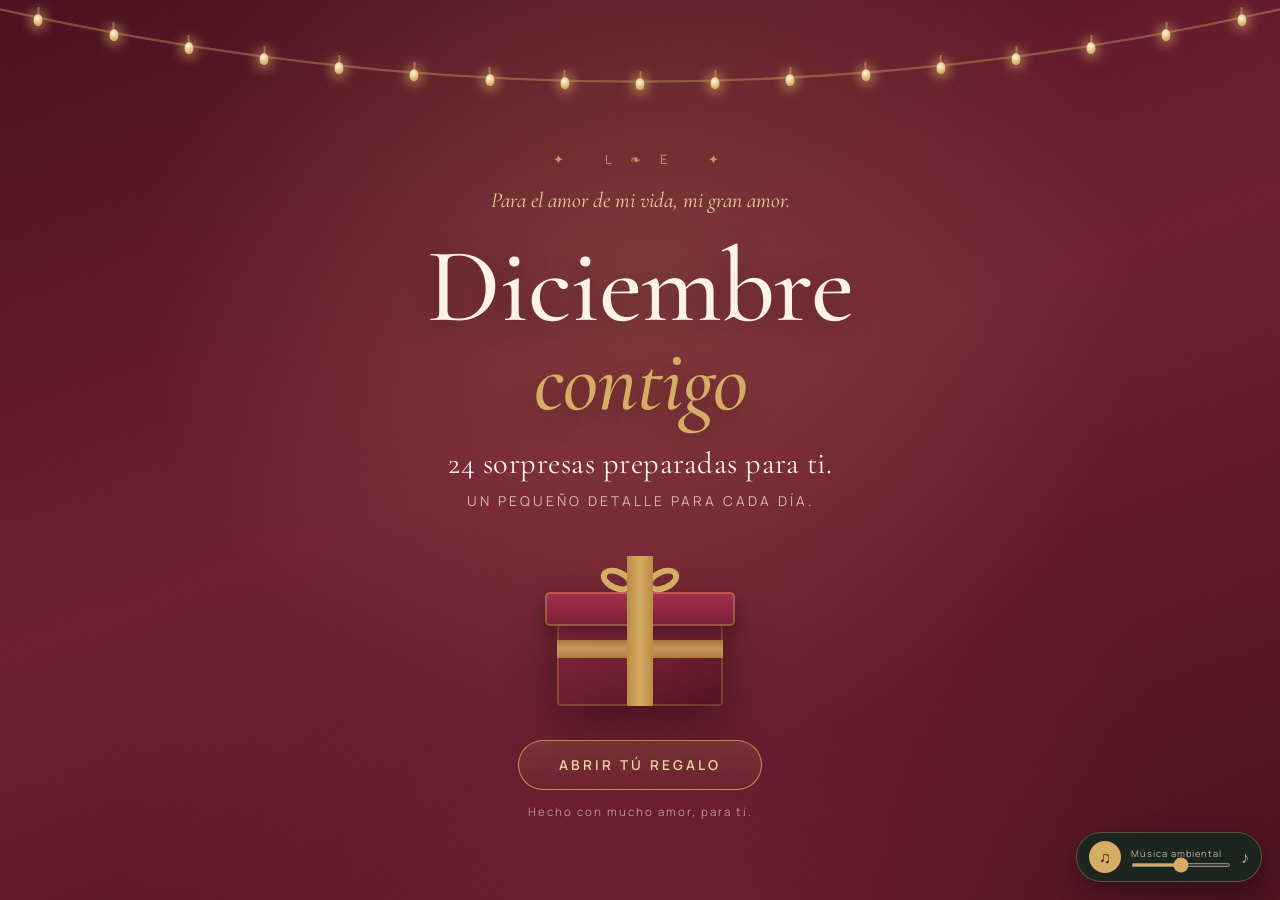
==== index.html @ 7a0b6b8b "Add files via upload" ====
<!DOCTYPE html>
<html lang="es">
<head>
<meta charset="UTF-8">
<meta name="viewport" content="width=device-width, initial-scale=1.0">
<title>Diciembre contigo · 24 sorpresas preparadas para ti</title>
<meta name="description" content="Un calendario de adviento virtual preparado para Hillary.">
<link rel="preconnect" href="https://fonts.googleapis.com">
<link rel="preconnect" href="https://fonts.gstatic.com" crossorigin>
<link href="https://fonts.googleapis.com/css2?family=Cormorant+Garamond:wght@400;500;600;700&family=Manrope:wght@300;400;500;600&display=swap" rel="stylesheet">
<link rel="stylesheet" href="styles.css">
</head>
<body>

<!-- Capas de ambiente globales -->
<div class="nieve" id="nieve" aria-hidden="true"></div>
<div class="estrellas" id="estrellas" aria-hidden="true"></div>
<div class="flash" id="flash" aria-hidden="true"></div>
<div class="particulas" id="particulas" aria-hidden="true"></div>

<!-- Música ambiental (elemento único, continúa entre pantallas) -->
<audio id="musica-ambiente" loop preload="none"></audio>

<!-- ==================== PORTADA ==================== -->
<section class="pantalla activa" id="pantalla-portada">
  <div class="portada-fondo" aria-hidden="true"></div>
  <div class="guirnalda" id="guirnalda" aria-hidden="true">
    <svg viewBox="0 0 1200 120" preserveAspectRatio="none"><path d="M0,8 Q600,132 1200,8" fill="none" stroke="rgba(214,173,101,.38)" stroke-width="2"/></svg>
    <div class="bombillas" id="bombillas"></div>
  </div>

  <div class="portada-contenido">
    <div class="adorno-superior" aria-hidden="true">✦ &nbsp; L ❧ E &nbsp; ✦</div>

    <p class="dedicatoria" id="dedicatoria"></p>

    <h1 class="titulo-principal">Diciembre <em>contigo</em></h1>
    <p class="subtitulo">24 sorpresas preparadas para ti.</p>
    <p class="frase">Un pequeño detalle para cada día.</p>

    <div class="caja" id="caja" aria-hidden="true">
      <div class="resplandor"></div>
      <div class="caja-tapa"><div class="lazo"><i></i><i></i><b></b></div></div>
      <div class="caja-cuerpo"></div>
      <div class="cinta-horizontal"></div>
      <div class="cinta-vertical"></div>
      <div class="estrellitas-caja" id="estrellitas-caja"></div>
    </div>

    <button class="btn-principal" id="btn-abrir">ABRIR TÚ REGALO</button>
    <p class="pista-btn" id="pista-btn">Hecho con mucho amor, para ti.</p>
  </div>
</section>

<!-- ==================== CALENDARIO ==================== -->
<section class="pantalla" id="pantalla-calendario">
  <header class="cabecera">
    <div class="adorno-superior" aria-hidden="true">✦ &nbsp; ❧ &nbsp; ✦</div>
    <h2>Diciembre <em>contigo</em></h2>
    <p>24 sorpresas preparadas para ti.</p>
  </header>

  <div class="progreso-panel">
    <div class="arbol-contenedor">
      <svg class="arbol" viewBox="0 0 200 235" aria-hidden="true">
        <rect x="91" y="196" width="18" height="30" rx="3" fill="#49362F"/>
        <polygon points="100,12 70,82 130,82" fill="#244a3c"/>
        <polygon points="100,52 58,132 142,132" fill="#2c5746"/>
        <polygon points="100,96 44,184 156,184" fill="#35624e"/>
        <polygon points="100,12 70,82 100,82" fill="#2c5746" opacity=".55"/>
        <polygon points="100,52 58,132 100,132" fill="#35624e" opacity=".45"/>
        <g class="arbol-estrella" transform="translate(100,14)">
          <path d="M0,-13 L3.6,-4 L13,-4 L5.5,2 L8.5,11 L0,5.5 L-8.5,11 L-5.5,2 L-13,-4 L-3.6,-4 Z" fill="#D6AD65"/>
        </g>
        <g id="luces-arbol"></g>
      </svg>
      <div class="leyenda-arbol" id="leyenda-arbol">0 luces encendidas</div>
    </div>

    <div class="barra-panel">
      <div class="barra-titulo">Tu progreso</div>
      <div class="barra-numeros">
        <span id="progreso-texto">0 de 24 sorpresas descubiertas</span>
        <span id="progreso-porcentaje">0 %</span>
      </div>
      <div class="barra"><span id="progreso-barra"></span></div>
      <p class="barra-nota" id="barra-nota">Cada día enciende una luz del árbol.</p>
      <div class="estado-fecha" id="estado-fecha"></div>
    </div>
  </div>

  <div class="puertas" id="puertas"></div>

  <footer class="pie-calendario">
    <span>✦</span>
    <button class="btn-texto" id="btn-reiniciar">Reiniciar mi progreso</button>
    <span>✦</span>
  </footer>
</section>

<!-- ==================== SORPRESA ==================== -->
<section class="pantalla" id="pantalla-sorpresa">
  <nav class="barra-sorpresa">
    <button class="btn-volver" id="btn-volver">← Volver al calendario</button>
    <div class="indicador-dia" id="indicador-dia">Día 1 de 24</div>
    <div class="nav-dias">
      <button class="btn-nav" id="btn-anterior" title="Día anterior">‹</button>
      <button class="btn-nav" id="btn-siguiente" title="Día siguiente">›</button>
    </div>
  </nav>
  <div class="sorpresa-contenedor" id="sorpresa-contenedor"></div>
</section>

<!-- Control flotante de música (visible en todas las pantallas) -->
<div class="widget-musica" id="widget-musica">
  <button class="musica-btn" id="musica-toggle" title="Reproducir / pausar música">♫</button>
  <div class="musica-info">
    <span class="musica-label">Música ambiental</span>
    <input type="range" id="musica-volumen" min="0" max="100" value="50" aria-label="Volumen">
  </div>
  <button class="musica-mute" id="musica-mute" title="Silenciar">♪</button>
</div>

<script src="contenido.js"></script>
<script src="app.js"></script>
</body>
</html>
---- styles.css ----
/* ============================================================
   DICIEMBRE CONTIGO — estilos
   Paleta: burdeos #701F32 · oro #D6AD65 · crema #FFF3E3
           verde #203B32 · marrón #49362F
   ============================================================ */

:root{
  --burdeos:#701F32;
  --burdeos-osc:#4C1220;
  --oro:#D6AD65;
  --oro-claro:#F0D8A4;
  --crema:#FFF3E3;
  --verde:#203B32;
  --verde-claro:#2E5546;
  --marron:#49362F;
  --sombra:0 18px 50px rgba(0,0,0,.38);
  --serif:'Cormorant Garamond',Georgia,serif;
  --sans:'Manrope','Segoe UI',sans-serif;
}

*{box-sizing:border-box;margin:0;padding:0}

html{scroll-behavior:smooth}

body{
  font-family:var(--sans);
  background:radial-gradient(ellipse at 50% 0%,#2b4a3d 0%,var(--verde) 45%,#14281f 100%);
  color:var(--crema);
  min-height:100vh;
  overflow:hidden;
}

button{font-family:inherit;color:inherit;cursor:pointer}
button:focus-visible,input:focus-visible{outline:2px solid var(--oro);outline-offset:3px}

/* ---------- Capas globales ---------- */
.nieve,.estrellas,.particulas,.flash{position:fixed;inset:0;pointer-events:none}
.nieve{z-index:60}.estrellas{z-index:1}.particulas{z-index:90}
.flash{z-index:80;background:radial-gradient(circle,#fff5d8 0%,rgba(214,173,101,.55) 40%,transparent 72%);opacity:0;transition:opacity .55s ease}
.flash.activo{opacity:1}

.copo{position:absolute;top:-12vh;border-radius:50%;background:#fff;filter:blur(.4px);animation:caer linear infinite}
@keyframes caer{
  0%{transform:translate3d(0,-12vh,0) rotate(0deg);opacity:0}
  10%{opacity:.75}
  90%{opacity:.55}
  100%{transform:translate3d(var(--der),112vh,0) rotate(220deg);opacity:0}
}
.estrella{position:absolute;width:2px;height:2px;border-radius:50%;background:var(--oro-claro);animation:destellar 3s infinite alternate}
@keyframes destellar{0%{opacity:.1;transform:scale(.7)}100%{opacity:.85;transform:scale(1.3)}}

.particula{position:absolute;width:6px;height:6px;border-radius:50%;background:var(--oro-claro);box-shadow:0 0 10px 3px rgba(214,173,101,.7);animation:volar 1.1s ease-out forwards}
@keyframes volar{0%{transform:translate(0,0) scale(.4);opacity:1}100%{transform:translate(var(--dx),var(--dy)) scale(0);opacity:0}}

/* ---------- Pantallas ---------- */
.pantalla{
  position:fixed;inset:0;overflow-y:auto;overflow-x:hidden;
  opacity:0;visibility:hidden;transform:scale(1.015);
  transition:opacity .75s ease,transform .9s ease,visibility .75s;
  z-index:5;
}
.pantalla.activa{opacity:1;visibility:visible;transform:none;pointer-events:auto;z-index:10}

/* ============================================================
   PORTADA
   ============================================================ */
#pantalla-portada{background:var(--burdeos-osc)}
.portada-fondo{
  position:absolute;inset:0;
  background:
    radial-gradient(ellipse at 50% 32%,rgba(214,173,101,.20) 0%,transparent 55%),
    radial-gradient(ellipse at 50% 110%,rgba(112,31,50,.95) 0%,transparent 60%),
    linear-gradient(160deg,#4C1220 0%,#701F32 48%,#4C1220 100%);
}
.portada-fondo::after{
  content:'';position:absolute;inset:0;opacity:.14;
  background-image:repeating-linear-gradient(45deg,transparent 0 3px,rgba(255,255,255,.05) 3px 4px);
}
.guirnalda{position:absolute;top:0;left:0;right:0;height:140px;z-index:2}
.guirnalda svg{position:absolute;top:0;left:0;width:100%;height:100%;overflow:visible}
.bombillas{position:absolute;inset:0}
.bombilla{
  position:absolute;width:9px;height:12px;border-radius:50% 50% 45% 45%;
  transform:translate(-50%,-4px);
  background:radial-gradient(circle at 40% 35%,#fff8dd,var(--oro) 70%);
  box-shadow:0 0 12px 4px rgba(214,173,101,.6);
  animation:brillo 2.1s infinite alternate;
}
.bombilla::before{content:'';position:absolute;left:3.5px;top:-7px;width:2px;height:7px;background:rgba(214,173,101,.5)}
@keyframes brillo{0%{opacity:.45;box-shadow:0 0 6px 2px rgba(214,173,101,.35)}100%{opacity:1;box-shadow:0 0 16px 6px rgba(214,173,101,.7)}}

.portada-contenido{
  position:relative;z-index:3;min-height:100%;
  display:flex;flex-direction:column;align-items:center;justify-content:center;
  text-align:center;padding:150px 20px 90px;
}
.adorno-superior{color:var(--oro);letter-spacing:8px;font-size:.8rem;opacity:.85;margin-bottom:16px}

.dedicatoria{
  font-family:var(--serif);font-size:clamp(1rem,2.4vw,1.35rem);
  font-style:italic;color:var(--oro-claro);max-width:560px;line-height:1.5;
  margin-bottom:20px;opacity:.95;
}
.titulo-principal{
  font-family:var(--serif);font-weight:500;
  font-size:clamp(3rem,10vw,6.6rem);line-height:.95;letter-spacing:-1px;
  text-shadow:0 6px 30px rgba(0,0,0,.35);
}
.titulo-principal em{display:block;font-style:italic;color:var(--oro);font-size:.82em;margin-top:4px}
.subtitulo{font-family:var(--serif);font-size:clamp(1.2rem,3.2vw,1.9rem);margin-top:22px;letter-spacing:.5px}
.frase{font-size:.85rem;letter-spacing:3px;text-transform:uppercase;opacity:.7;margin-top:10px}

/* Caja de regalo */
.caja{position:relative;width:190px;height:150px;margin:46px 0 34px;transition:transform .9s ease}
.caja.abriendo{transform:translateY(-14px) scale(1.05)}
.resplandor{
  position:absolute;left:50%;top:38%;width:180px;height:120px;
  transform:translate(-50%,-50%) scale(.4);border-radius:50%;
  background:radial-gradient(circle,#fff6d5,rgba(214,173,101,.7) 45%,transparent 72%);
  opacity:0;transition:opacity .7s ease .45s,transform .9s ease .45s;filter:blur(2px);
}
.caja.abriendo .resplandor{opacity:1;transform:translate(-50%,-50%) scale(1.6)}
.caja-cuerpo{
  position:absolute;bottom:0;left:12px;right:12px;height:100px;border-radius:4px;
  background:linear-gradient(160deg,#8a2740,var(--burdeos) 55%,#521425);
  box-shadow:inset 0 0 0 2px rgba(214,173,101,.25),var(--sombra);
}
.caja-tapa{
  position:absolute;top:36px;left:0;right:0;height:34px;border-radius:5px;
  background:linear-gradient(180deg,#a5314b,#7a2137);
  box-shadow:inset 0 0 0 2px rgba(214,173,101,.35),0 8px 14px rgba(0,0,0,.3);
  transform-origin:50% 100%;
  transition:transform 1s cubic-bezier(.2,.8,.2,1) .35s,opacity .8s ease .8s;
  z-index:4;
}
.caja.abriendo .caja-tapa{transform:translate(-26px,-74px) rotate(-16deg)}
.cinta-vertical{position:absolute;bottom:0;left:calc(50% - 13px);width:26px;height:150px;background:linear-gradient(90deg,#b98c43,var(--oro),#b98c43);z-index:5;transition:opacity .45s ease,transform .6s ease}
.cinta-horizontal{position:absolute;bottom:48px;left:12px;right:12px;height:18px;background:linear-gradient(180deg,#b98c43,var(--oro),#b98c43);z-index:3;opacity:.85}
.caja.abriendo .cinta-vertical{opacity:0;transform:scaleY(.2) translateY(-20px)}
.caja.abriendo .cinta-horizontal{opacity:.25}
.lazo{position:absolute;left:50%;top:-15px;transform:translateX(-50%);z-index:6;transition:opacity .4s ease,transform .6s ease}
.lazo i{position:absolute;top:-8px;width:34px;height:22px;border:6px solid var(--oro);border-radius:50%;background:transparent}
.lazo i:first-child{left:-32px;transform:rotate(24deg)}
.lazo i:nth-child(2){right:-32px;transform:rotate(-24deg)}
.lazo b{display:block;width:16px;height:14px;border-radius:50%;background:var(--oro-claro);margin:0 auto;box-shadow:0 0 8px rgba(214,173,101,.6)}
.caja.abriendo .lazo{opacity:0;transform:translateX(-50%) translateY(-30px) scale(.6)}
.estrellitas-caja{position:absolute;inset:-60px;pointer-events:none}

.btn-principal{
  border:1px solid rgba(214,173,101,.8);
  background:linear-gradient(180deg,rgba(214,173,101,.16),rgba(214,173,101,.04));
  color:var(--oro-claro);padding:15px 40px;border-radius:40px;
  font-size:.85rem;letter-spacing:3px;font-weight:600;
  transition:all .35s ease;box-shadow:0 0 0 rgba(214,173,101,0);
}
.btn-principal:hover{background:var(--oro);color:var(--burdeos-osc);box-shadow:0 0 30px rgba(214,173,101,.45);transform:translateY(-2px)}
.btn-principal:disabled{opacity:.45;cursor:default;transform:none}
.pista-btn{margin-top:14px;font-size:.72rem;letter-spacing:2px;opacity:.55}

/* ============================================================
   CALENDARIO
   ============================================================ */
#pantalla-calendario{padding:40px 18px 60px}
.cabecera{text-align:center;margin-bottom:26px}
.cabecera h2{font-family:var(--serif);font-size:clamp(2.4rem,6vw,4rem);font-weight:500;line-height:1}
.cabecera h2 em{font-style:italic;color:var(--oro);display:block;font-size:.8em}
.cabecera p{font-family:var(--serif);font-size:1.1rem;opacity:.75;margin-top:8px;font-style:italic}

.progreso-panel{
  max-width:900px;margin:0 auto 30px;
  display:flex;align-items:center;gap:30px;
  padding:18px 26px;border-radius:18px;
  background:linear-gradient(135deg,rgba(255,243,227,.06),rgba(214,173,101,.05));
  border:1px solid rgba(214,173,101,.2);
  box-shadow:var(--sombra);
}
.arbol-contenedor{display:flex;flex-direction:column;align-items:center;min-width:150px}
.arbol{width:130px;height:152px;overflow:visible}
.luz-arbol{transition:opacity .5s ease,filter .5s ease;opacity:.13}
.luz-arbol.encendida{opacity:1;filter:drop-shadow(0 0 5px #ffd97a)}
.arbol-estrella{transition:filter .6s ease,transform .6s ease;transform-origin:100px 14px}
.arbol.completo .arbol-estrella{animation:estrellon 1.8s infinite alternate}
@keyframes estrellon{from{filter:drop-shadow(0 0 3px var(--oro));transform:scale(1)}to{filter:drop-shadow(0 0 16px var(--oro-claro));transform:scale(1.22)}}
.arbol.completo .luz-arbol{animation:parpadeo 1.4s infinite alternate}
@keyframes parpadeo{from{opacity:.65}to{opacity:1}}
.leyenda-arbol{font-size:.68rem;letter-spacing:1px;opacity:.65;margin-top:4px}

.barra-panel{flex:1}
.barra-titulo{font-family:var(--serif);font-size:1.5rem;color:var(--oro-claro)}
.barra-numeros{display:flex;justify-content:space-between;gap:10px;font-size:.82rem;margin:8px 0 10px;opacity:.9;flex-wrap:wrap}
.barra-numeros span:last-child{color:var(--oro);font-weight:600}
.barra{height:10px;border-radius:10px;background:rgba(255,255,255,.09);overflow:hidden;border:1px solid rgba(214,173,101,.18)}
.barra span{display:block;height:100%;width:0;border-radius:10px;background:linear-gradient(90deg,var(--oro),var(--oro-claro));box-shadow:0 0 12px rgba(214,173,101,.6);transition:width .8s cubic-bezier(.2,.8,.2,1)}
.barra-nota{font-size:.7rem;opacity:.5;margin-top:8px}
.estado-fecha{font-size:.72rem;color:var(--oro);margin-top:6px;min-height:16px}

.puertas{
  max-width:1000px;margin:0 auto;
  display:grid;grid-template-columns:repeat(4,1fr);gap:18px;
}
@media(max-width:760px){.puertas{grid-template-columns:repeat(3,1fr);gap:12px}}
@media(max-width:460px){.puertas{grid-template-columns:repeat(2,1fr);gap:10px}.progreso-panel{flex-direction:column;gap:14px}}

.puerta{
  position:relative;aspect-ratio:1/1;border:none;background:none;padding:0;
  perspective:700px;transition:transform .35s ease;
}
.puerta:hover:not(.bloqueada){transform:translateY(-5px)}
.puerta:focus-visible{outline:2px solid var(--oro);outline-offset:4px;border-radius:12px}

.puerta .forma{
  position:absolute;inset:0;border-radius:12px;
  display:flex;flex-direction:column;align-items:center;justify-content:center;
  transition:all .4s ease;overflow:hidden;
}
.numero{font-family:var(--serif);font-size:2.2rem;font-weight:600;color:var(--oro);line-height:1}
.etiqueta{font-size:.55rem;letter-spacing:2px;text-transform:uppercase;opacity:.65;margin-top:6px}
.forma-sobre .numero{color:var(--burdeos)}
.forma-sobre .etiqueta{color:var(--marron);opacity:.85}
.icono-forma{position:absolute;top:9px;right:11px;font-size:.85rem;color:var(--oro);opacity:.75}
.candado{position:absolute;bottom:9px;font-size:.8rem;opacity:.7}

/* Formas mixtas */
.forma-sobre{background:linear-gradient(155deg,#fff8ec,#efd9b8);border:1px solid rgba(214,173,101,.55);box-shadow:var(--sombra)}

/* Sobre con relieve */
.forma-sobre{
  background:
    /* sombra que proyecta la solapa */
    url("data:image/svg+xml;utf8,<svg xmlns='http://www.w3.org/2000/svg' viewBox='0 0 100 100' preserveAspectRatio='none'><path d='M0 0 L100 0 L50 55 Z' fill='rgba(90,50,10,.28)'/></svg>") center/100% 100% no-repeat,
    linear-gradient(155deg,#f3e2c4,#dcbf92);
  border:1px solid #c9a472;
  box-shadow:0 14px 30px rgba(0,0,0,.45), 0 3px 6px rgba(0,0,0,.3), inset 0 1px 0 rgba(255,255,255,.6);
}

/* Sobre con relieve */
.forma-sobre{
  background:
    /* sombra que proyecta la solapa */
    url("data:image/svg+xml;utf8,<svg xmlns='http://www.w3.org/2000/svg' viewBox='0 0 100 100' preserveAspectRatio='none'><path d='M0 0 L100 0 L50 55 Z' fill='rgba(90,50,10,.28)'/></svg>") center/100% 100% no-repeat,
    linear-gradient(155deg,#f3e2c4,#dcbf92);
  border:1px solid #c9a472;
  box-shadow:0 14px 30px rgba(0,0,0,.45), 0 3px 6px rgba(0,0,0,.3), inset 0 1px 0 rgba(255,255,255,.6);
}

/* pliegues laterales e inferior *
.forma-sobre::after{
  content:'';position:absolute;inset:0;pointer-events:none;z-index:0;
  background:url("data:image/svg+xml;utf8,<svg xmlns='http://www.w3.org/2000/svg' viewBox='0 0 100 100' preserveAspectRatio='none'><path d='M0 0 L47 52 L0 100 Z' fill='rgba(120,80,30,.08)'/><path d='M100 0 L53 52 L100 100 Z' fill='rgba(120,80,30,.08)'/><path d='M0 100 L50 50 L100 100 Z' fill='rgba(255,255,255,.18)'/><path d='M0 100 L50 50 L100 100' fill='none' stroke='%23b8935f' stroke-width='1' vector-effect='non-scaling-stroke'/></svg>") center/100% 100% no-repeat;
}
/



/* solapa un poco más clara para que se note el volumen */
.forma-sobre::before{
  background:linear-gradient(170deg,#fffaf0,#ecd5ae);
  border-bottom:0;
}

/* solapa un poco más clara para que se note el volumen */
.forma-sobre::before{
  background:linear-gradient(170deg,#fffaf0,#ecd5ae);
  border-bottom:0;
}



.forma-sobre::before{content:'';position:absolute;left:0;right:0;top:0;height:48%;background:linear-gradient(160deg,#fffdf7,#f1dcbc);clip-path:polygon(0 0,100% 0,50% 100%);border-bottom:1px solid rgba(214,173,101,.35)}
.forma-sobre .numero,.forma-sobre .etiqueta{position:relative;z-index:1;margin-top:28%}
.forma-caja{background:linear-gradient(150deg,#8a2740,var(--burdeos) 60%,#531425);border:1px solid rgba(214,173,101,.5);box-shadow:var(--sombra)}
.forma-caja::after{content:'';position:absolute;inset:0;background:linear-gradient(90deg,transparent 44%,rgba(214,173,101,.55) 44% 56%,transparent 56%),linear-gradient(0deg,transparent 42%,rgba(214,173,101,.4) 42% 58%,transparent 58%);opacity:.8}
.forma-caja .numero,.forma-caja .etiqueta{position:relative;z-index:1}
.forma-ventana{background:linear-gradient(150deg,#2c5746,var(--verde));border:3px double rgba(214,173,101,.6);box-shadow:var(--sombra),inset 0 0 22px rgba(0,0,0,.25)}
.forma-ventana::before{content:'';position:absolute;left:50%;top:0;bottom:0;width:2px;background:rgba(214,173,101,.4)}
.forma-ventana::after{content:'';position:absolute;left:0;right:0;top:50%;height:2px;background:rgba(214,173,101,.4)}
.forma-paquete{background:linear-gradient(150deg,#f7e6c9,#e6c99c);border:1px solid #c9a472;box-shadow:var(--sombra)}
.forma-paquete::after{content:'';position:absolute;inset:0;background:linear-gradient(90deg,transparent 45%,rgba(112,31,50,.55) 45% 55%,transparent 55%),linear-gradient(0deg,transparent 45%,rgba(112,31,50,.4) 45% 55%,transparent 55%)}
.forma-paquete .numero{color:var(--burdeos);position:relative;z-index:1}
.forma-paquete .etiqueta{color:#6b4a2f;position:relative;z-index:1}
.forma-adorno{background:radial-gradient(circle at 50% 40%,rgba(214,173,101,.18),transparent 68%),linear-gradient(150deg,#2a4b3e,#1b3329);border:1px dashed rgba(214,173,101,.55);box-shadow:var(--sombra)}
.forma-adorno .numero{font-size:2.6rem}

.puerta.bloqueada{opacity:.42;filter:grayscale(.45);cursor:not-allowed}
.puerta.bloqueada .numero{color:#cdbfa6}
.puerta.disponible .forma{box-shadow:0 0 0 2px rgba(214,173,101,.6),0 0 28px rgba(214,173,101,.4),var(--sombra);animation:respirar 2.6s infinite alternate}
@keyframes respirar{from{box-shadow:0 0 0 1px rgba(214,173,101,.35),0 0 14px rgba(214,173,101,.22),var(--sombra)}to{box-shadow:0 0 0 2px rgba(214,173,101,.75),0 0 34px rgba(214,173,101,.5),var(--sombra)}}
.hoy-marca{position:absolute;bottom:6px;left:50%;transform:translateX(-50%);font-size:.5rem;letter-spacing:2px;color:var(--oro-claro);z-index:6;background:rgba(76,18,32,.8);padding:2px 8px;border-radius:8px;white-space:nowrap}
.puerta.descubierta .forma{filter:saturate(.9)}
.puerta.descubierta .candado{display:none}
.puerta.descubierta::after{content:'✓';position:absolute;bottom:6px;left:50%;transform:translateX(-50%);color:var(--oro);font-size:.85rem;z-index:4}

.puerta.abriendo .forma{animation:abrirPuerta .85s cubic-bezier(.2,.8,.2,1) forwards}
@keyframes abrirPuerta{
  0%{transform:scale(1) rotateY(0);filter:brightness(1)}
  40%{transform:scale(1.12) rotateY(-14deg);filter:brightness(1.7)}
  100%{transform:scale(.6) rotateY(-70deg);opacity:0;filter:brightness(2)}
}

.pie-calendario{display:flex;align-items:center;justify-content:center;gap:16px;margin-top:34px;color:var(--oro);font-size:.8rem;opacity:.75}
.btn-texto{background:none;border:none;border-bottom:1px solid rgba(214,173,101,.4);color:var(--crema);font-size:.75rem;padding:4px;opacity:.8}
.btn-texto:hover{color:var(--oro);opacity:1}

/* ============================================================
   SORPRESA
   ============================================================ */
#pantalla-sorpresa{padding:0 16px 70px}
.barra-sorpresa{
  position:sticky;top:0;z-index:20;
  max-width:900px;margin:0 auto;padding:18px 4px 14px;
  display:flex;align-items:center;justify-content:space-between;gap:10px;flex-wrap:wrap;
  background:linear-gradient(180deg,var(--verde) 60%,transparent);
}
.btn-volver{background:none;border:1px solid rgba(214,173,101,.4);border-radius:30px;padding:9px 16px;font-size:.75rem;color:var(--oro-claro);transition:.3s}
.btn-volver:hover{background:rgba(214,173,101,.15)}
.indicador-dia{font-family:var(--serif);font-size:1.3rem;color:var(--oro)}
.nav-dias{display:flex;gap:8px}
.btn-nav{width:38px;height:38px;border-radius:50%;border:1px solid rgba(214,173,101,.4);background:rgba(214,173,101,.06);font-size:1.4rem;line-height:1;transition:.3s}
.btn-nav:hover:not(:disabled){background:var(--oro);color:var(--burdeos-osc)}
.btn-nav:disabled{opacity:.25;cursor:not-allowed}

.sorpresa-contenedor{max-width:900px;margin:0 auto;animation:entrarSorpresa .8s cubic-bezier(.2,.8,.2,1) both}
@keyframes entrarSorpresa{from{opacity:0;transform:translateY(26px) scale(.97)}to{opacity:1;transform:none}}

.tarjeta-sorpresa{
  position:relative;border-radius:20px;padding:44px 40px;
  background:linear-gradient(150deg,rgba(255,243,227,.97),rgba(247,226,196,.95));
  color:var(--marron);box-shadow:var(--sombra);
  border:1px solid rgba(214,173,101,.5);
  overflow:hidden;
}
.tarjeta-sorpresa::before{content:'✦';position:absolute;top:16px;left:22px;color:var(--oro);font-size:1rem;opacity:.8}
.tarjeta-sorpresa::after{content:'✦';position:absolute;bottom:16px;right:22px;color:var(--oro);font-size:1rem;opacity:.8}
.etiqueta-dia{font-size:.65rem;letter-spacing:3px;text-transform:uppercase;color:var(--burdeos);opacity:.75;text-align:center}
.titulo-sorpresa{font-family:var(--serif);font-size:clamp(2rem,5vw,3.2rem);font-weight:600;color:var(--burdeos);text-align:center;line-height:1.05;margin:10px 0 6px}
.subtitulo-sorpresa{text-align:center;font-family:var(--serif);font-style:italic;font-size:1.15rem;color:#8a6035;margin-bottom:30px}
.cuerpo-sorpresa{max-width:680px;margin:0 auto;font-size:1rem;line-height:1.85;text-align:center}
.cuerpo-sorpresa p{margin-bottom:16px}
.firma{font-family:var(--serif);font-style:italic;font-size:1.3rem;color:var(--burdeos);margin-top:22px;text-align:right}

/* Carta */
.carta-hoja{background:linear-gradient(180deg,#fffdf8,#f6e7cd);border:1px solid rgba(214,173,101,.5);border-radius:10px;padding:32px 34px;position:relative;box-shadow:inset 0 0 30px rgba(214,173,101,.12)}
.carta-hoja::before{content:'';position:absolute;inset:10px;border:1px solid rgba(214,173,101,.3);border-radius:6px;pointer-events:none}
.linea-escritura{opacity:0;animation:escribir .9s ease forwards}
@keyframes escribir{from{opacity:0;transform:translateY(8px)}to{opacity:1;transform:none}}

/* Sobre con sello */
.sobre-misterioso{width:230px;height:150px;margin:0 auto 26px;background:linear-gradient(160deg,#fff8ec,#e9d0a8);border:1px solid #c9a472;border-radius:6px;position:relative;cursor:pointer;box-shadow:var(--sombra);transition:transform .5s ease}
.sobre-misterioso::before{content:'';position:absolute;inset:0;background:linear-gradient(160deg,#fffdf7,#f0dcbb);clip-path:polygon(0 0,100% 0,50% 78%);transition:transform .7s ease;transform-origin:top;z-index:2}
.sobre-misterioso .sello{position:absolute;left:50%;top:64px;transform:translateX(-50%);width:38px;height:38px;border-radius:50%;background:radial-gradient(circle at 35% 30%,#a5314b,var(--burdeos));box-shadow:0 2px 8px rgba(0,0,0,.3);z-index:3;display:flex;align-items:center;justify-content:center;color:var(--oro-claro);font-family:var(--serif);font-size:1.1rem}
.sobre-misterioso.abierto{transform:translateY(-8px)}
.sobre-misterioso.abierto::before{transform:rotateX(180deg)}
.sobre-misterioso.abierto .sello{opacity:.35}
.mensaje-secreto{max-width:620px;margin:18px auto 0;opacity:0;transform:translateY(12px);transition:opacity .7s ease .25s,transform .7s ease .25s}
.mensaje-secreto.visible{opacity:1;transform:none}

/* Polaroid */
.polaroid{background:#fffdf8;padding:14px 14px 46px;border-radius:3px;box-shadow:0 14px 34px rgba(0,0,0,.28);transform:rotate(-2deg);max-width:390px;margin:0 auto;position:relative}
.polaroid img,.placeholder-img{display:block;width:100%;height:300px;object-fit:cover;border-radius:2px;background:linear-gradient(135deg,#e8d6b8,#cdb08a)}
.placeholder-img{display:flex;align-items:center;justify-content:center;text-align:center;padding:20px;color:#6b4a2f;font-size:.82rem;letter-spacing:1px}
.polaroid .pie-foto{position:absolute;bottom:12px;left:0;right:0;text-align:center;font-family:var(--serif);font-style:italic;font-size:1.05rem;color:#5b4030}

/* Reproductores */
.reproductor{max-width:560px;margin:0 auto;background:rgba(112,31,50,.07);border:1px solid rgba(214,173,101,.45);border-radius:14px;padding:18px;display:flex;align-items:center;gap:14px;flex-wrap:wrap}
.portada-cancion{width:78px;height:78px;border-radius:8px;object-fit:cover;background:linear-gradient(135deg,var(--burdeos),var(--oro));display:flex;align-items:center;justify-content:center;color:var(--oro-claro);font-size:1.6rem;flex-shrink:0}
.btn-play{width:48px;height:48px;border-radius:50%;border:none;background:var(--burdeos);color:var(--oro-claro);font-size:1.1rem;flex-shrink:0;transition:.3s}
.btn-play:hover{background:#8a2740;transform:scale(1.06)}
.info-pista{flex:1;min-width:140px;text-align:left}
.info-pista b{display:block;font-family:var(--serif);font-size:1.3rem;color:var(--burdeos)}
.info-pista span{font-size:.75rem;opacity:.7}
.progreso-audio{width:100%;accent-color:var(--burdeos);height:5px}
.audio-nota{margin-top:16px;font-size:.78rem;opacity:.6}

/* Listas, tarjetas, galería */
.lista-elegante{list-style:none;display:grid;gap:12px;max-width:620px;margin:0 auto;text-align:left}
.lista-elegante li{background:rgba(112,31,50,.05);border-left:3px solid var(--oro);padding:14px 18px;border-radius:0 10px 10px 0;font-size:.95rem;line-height:1.5}
.lista-elegante li b{color:var(--burdeos)}
.tarjetas-detalle{display:grid;grid-template-columns:repeat(auto-fit,minmax(150px,1fr));gap:14px;max-width:680px;margin:0 auto}
.tarjeta-detalle{background:linear-gradient(160deg,#fffdf8,#f3e2c5);border:1px solid rgba(214,173,101,.5);border-radius:12px;padding:22px 14px;min-height:130px;display:flex;flex-direction:column;align-items:center;justify-content:center;text-align:center;transition:transform .5s,box-shadow .5s;animation:entrarSorpresa .7s both}
.tarjeta-detalle:nth-child(2n){animation-delay:.08s}.tarjeta-detalle:nth-child(3n){animation-delay:.16s}
.tarjeta-detalle:hover{transform:translateY(-6px) rotate(1deg);box-shadow:0 12px 26px rgba(112,31,50,.18)}
.tarjeta-detalle .simbolo{font-size:1.8rem;color:var(--burdeos);margin-bottom:8px}
.tarjeta-detalle strong{font-family:var(--serif);font-size:1.15rem;color:var(--burdeos)}
.tarjeta-detalle span{font-size:.74rem;opacity:.75;margin-top:6px;line-height:1.4}

.galeria{position:relative;max-width:560px;margin:0 auto}
.galeria .foto-actual{width:100%;height:360px;object-fit:cover;border-radius:12px;box-shadow:var(--sombra);background:linear-gradient(135deg,#e8d6b8,#cdb08a)}
.galeria .placeholder-img{height:360px;border-radius:12px}
.galeria .pie-galeria{font-family:var(--serif);font-style:italic;text-align:center;margin-top:14px;color:#6b4a2f}
.controles-galeria{display:flex;justify-content:center;align-items:center;gap:16px;margin-top:16px}
.puntos-galeria{display:flex;gap:7px}
.punto{width:8px;height:8px;border-radius:50%;border:none;background:rgba(112,31,50,.25);padding:0}
.punto.activo{background:var(--burdeos);transform:scale(1.3)}

/* Regalo */
.caja-regalo{position:relative;width:160px;height:130px;margin:0 auto 30px;cursor:pointer}
.caja-regalo .cuerpo{position:absolute;bottom:0;left:8px;right:8px;height:88px;background:linear-gradient(150deg,#8a2740,var(--burdeos));border-radius:4px;box-shadow:var(--sombra)}
.caja-regalo .tapa{position:absolute;top:30px;left:0;right:0;height:28px;background:#a5314b;border-radius:4px;transition:transform .7s cubic-bezier(.2,.8,.2,1) .15s;z-index:2}
.caja-regalo .cinta{position:absolute;bottom:0;left:calc(50% - 11px);width:22px;height:130px;background:var(--oro);transition:opacity .4s}
.caja-regalo.abierta .tapa{transform:translate(-24px,-62px) rotate(-18deg)}
.caja-regalo.abierta .cinta{opacity:0}
.contenido-regalo{opacity:0;transform:translateY(16px);transition:.7s ease .55s}
.contenido-regalo.visible{opacity:1;transform:none}

/* Poema */
.poema{font-family:var(--serif);font-size:clamp(1.2rem,3vw,1.7rem);font-style:italic;line-height:2;color:var(--burdeos);text-align:center}
.poema span{display:block;opacity:0;animation:escribir .9s ease forwards}

/* Cuenta regresiva */
.cuenta{display:flex;justify-content:center;gap:18px;margin:26px 0;flex-wrap:wrap}
.cuenta .bloque{background:rgba(112,31,50,.07);border:1px solid rgba(214,173,101,.45);border-radius:12px;padding:16px 20px;min-width:90px}
.cuenta .bloque b{display:block;font-family:var(--serif);font-size:2.2rem;color:var(--burdeos);line-height:1}
.cuenta .bloque span{font-size:.65rem;letter-spacing:2px;text-transform:uppercase;opacity:.7}

/* Día 24 — invitación */
#pantalla-sorpresa.es-final{background:radial-gradient(ellipse at 50% 0%,#7a2340 0%,var(--burdeos-osc) 55%,#2a0d16 100%)}
.invitacion{max-width:760px;margin:0 auto;text-align:center}
.invitacion-imagen{width:100%;height:280px;object-fit:cover;border-radius:16px 16px 0 0;box-shadow:var(--sombra);background:linear-gradient(135deg,#5a3a2f,#8a6a4a)}
.invitacion .placeholder-img{height:280px;border-radius:16px 16px 0 0}
.invitacion-tarjeta{background:linear-gradient(160deg,#fffaf0,#f3e0bd);color:var(--marron);border:1px solid var(--oro);border-top:none;border-radius:0 0 16px 16px;padding:40px 34px;box-shadow:var(--sombra);position:relative}
.invitacion-tarjeta::before{content:'✦';position:absolute;top:18px;left:24px;color:var(--oro);font-size:1.2rem}
.invitacion-tarjeta::after{content:'✦';position:absolute;top:18px;right:24px;color:var(--oro);font-size:1.2rem}
.invitacion-tarjeta h3{font-family:var(--serif);font-size:clamp(2.4rem,6vw,3.8rem);font-weight:500;color:var(--burdeos);line-height:1;margin:6px 0}
.invitacion-tarjeta .para{font-family:var(--serif);font-style:italic;font-size:1.3rem;color:#8a6035;margin-bottom:18px}
.invitacion-datos{display:flex;justify-content:center;gap:14px;flex-wrap:wrap;margin:24px 0}
.invitacion-datos div{border:1px solid rgba(214,173,101,.6);border-radius:10px;padding:12px 20px;min-width:140px;background:rgba(214,173,101,.08)}
.invitacion-datos b{display:block;font-family:var(--serif);font-size:1.25rem;color:var(--burdeos)}
.invivacion-datos span,.invitacion-datos span{font-size:.6rem;letter-spacing:2px;text-transform:uppercase;opacity:.7}
.invitacion-final{font-family:var(--serif);font-style:italic;font-size:1.2rem;color:var(--burdeos);margin-top:18px}
.sello-cera{width:54px;height:54px;border-radius:50%;margin:22px auto 0;background:radial-gradient(circle at 35% 30%,#a5314b,var(--burdeos));box-shadow:0 3px 10px rgba(0,0,0,.3);display:flex;align-items:center;justify-content:center;color:var(--oro-claro);font-family:var(--serif);font-size:1.4rem}

/* ============================================================
   WIDGET MÚSICA
   ============================================================ */
.widget-musica{
  position:fixed;bottom:18px;right:18px;z-index:70;
  display:flex;align-items:center;gap:10px;
  padding:8px 12px;border-radius:30px;
  background:rgba(20,40,31,.86);border:1px solid rgba(214,173,101,.35);
  box-shadow:0 8px 24px rgba(0,0,0,.35);backdrop-filter:blur(8px);
}
.musica-btn{width:32px;height:32px;border-radius:50%;border:none;background:var(--oro);color:var(--burdeos-osc);font-size:1rem;display:flex;align-items:center;justify-content:center}
.musica-info{display:flex;flex-direction:column;gap:3px}
.musica-label{font-size:.58rem;letter-spacing:1px;opacity:.7}
.musica-info input{width:100px;accent-color:var(--oro);height:4px}
.musica-mute{background:none;border:none;color:var(--oro-claro);font-size:1rem;opacity:.8}
@media(max-width:460px){.musica-info input{width:64px}.widget-musica{bottom:10px;right:10px}}

@media(prefers-reduced-motion:reduce){
  *,*::before,*::after{animation-duration:.001s!important;animation-iteration-count:1!important;transition-duration:.001s!important}
}
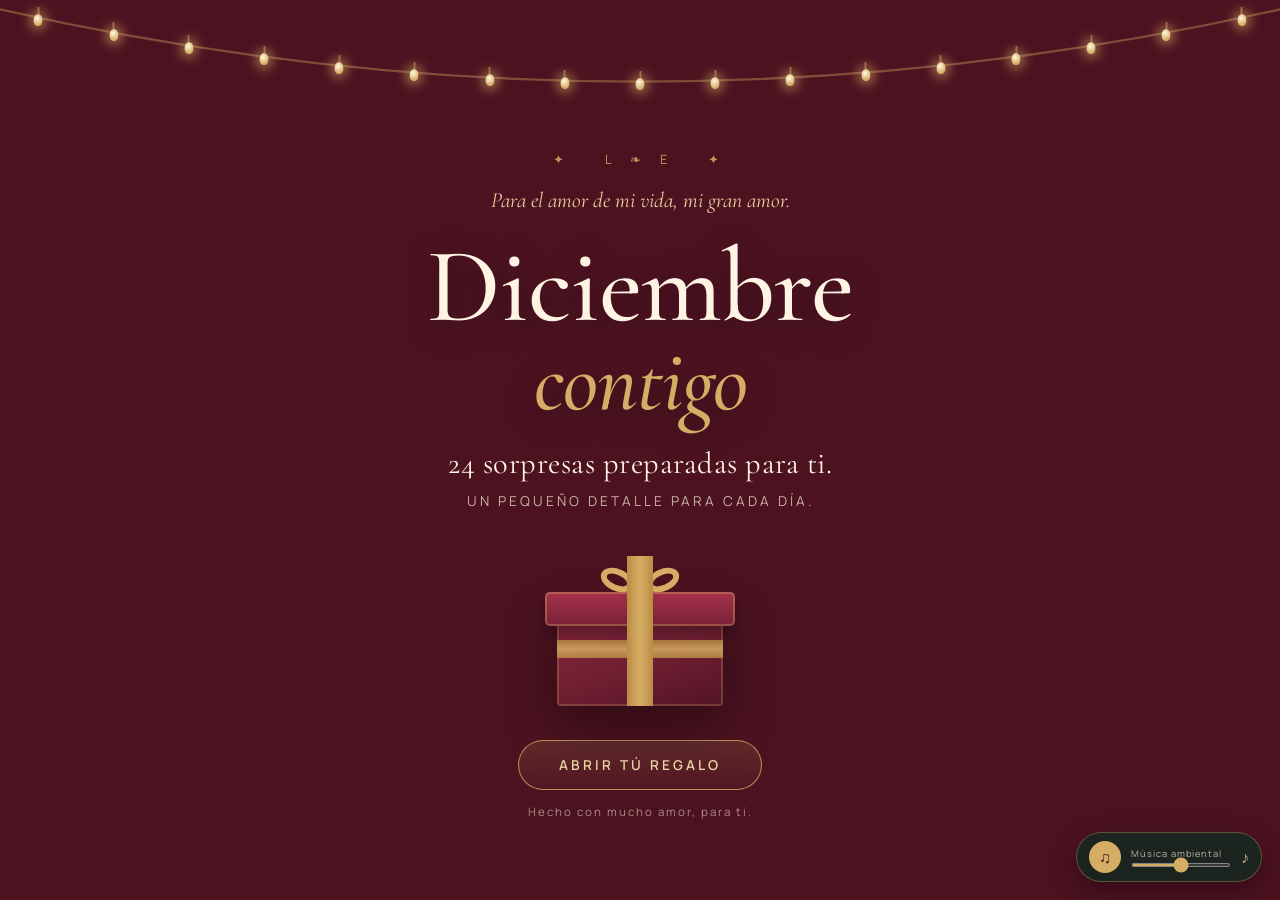
==== commit 1cd44375: "Add files via upload" ====
--- a/index.html
+++ b/index.html
@@ -1,127 +1,234 @@
-<!DOCTYPE html>
+<!doctype html>
 <html lang="es">
-<head>
-<meta charset="UTF-8">
-<meta name="viewport" content="width=device-width, initial-scale=1.0">
-<title>Diciembre contigo · 24 sorpresas preparadas para ti</title>
-<meta name="description" content="Un calendario de adviento virtual preparado para Hillary.">
-<link rel="preconnect" href="https://fonts.googleapis.com">
-<link rel="preconnect" href="https://fonts.gstatic.com" crossorigin>
-<link href="https://fonts.googleapis.com/css2?family=Cormorant+Garamond:wght@400;500;600;700&family=Manrope:wght@300;400;500;600&display=swap" rel="stylesheet">
-<link rel="stylesheet" href="styles.css">
-</head>
-<body>
-
-<!-- Capas de ambiente globales -->
-<div class="nieve" id="nieve" aria-hidden="true"></div>
-<div class="estrellas" id="estrellas" aria-hidden="true"></div>
-<div class="flash" id="flash" aria-hidden="true"></div>
-<div class="particulas" id="particulas" aria-hidden="true"></div>
-
-<!-- Música ambiental (elemento único, continúa entre pantallas) -->
-<audio id="musica-ambiente" loop preload="none"></audio>
-
-<!-- ==================== PORTADA ==================== -->
-<section class="pantalla activa" id="pantalla-portada">
-  <div class="portada-fondo" aria-hidden="true"></div>
-  <div class="guirnalda" id="guirnalda" aria-hidden="true">
-    <svg viewBox="0 0 1200 120" preserveAspectRatio="none"><path d="M0,8 Q600,132 1200,8" fill="none" stroke="rgba(214,173,101,.38)" stroke-width="2"/></svg>
-    <div class="bombillas" id="bombillas"></div>
-  </div>
-
-  <div class="portada-contenido">
-    <div class="adorno-superior" aria-hidden="true">✦ &nbsp; L ❧ E &nbsp; ✦</div>
-
-    <p class="dedicatoria" id="dedicatoria"></p>
-
-    <h1 class="titulo-principal">Diciembre <em>contigo</em></h1>
-    <p class="subtitulo">24 sorpresas preparadas para ti.</p>
-    <p class="frase">Un pequeño detalle para cada día.</p>
-
-    <div class="caja" id="caja" aria-hidden="true">
-      <div class="resplandor"></div>
-      <div class="caja-tapa"><div class="lazo"><i></i><i></i><b></b></div></div>
-      <div class="caja-cuerpo"></div>
-      <div class="cinta-horizontal"></div>
-      <div class="cinta-vertical"></div>
-      <div class="estrellitas-caja" id="estrellitas-caja"></div>
+  <head>
+    <meta charset="UTF-8" />
+    <meta name="viewport" content="width=device-width, initial-scale=1.0" />
+    <title>Diciembre contigo · 24 sorpresas preparadas para ti</title>
+    <meta
+      name="description"
+      content="Un calendario de adviento virtual preparado para Hillary."
+    />
+    <link rel="preconnect" href="https://fonts.googleapis.com" />
+    <link rel="preconnect" href="https://fonts.gstatic.com" crossorigin />
+    <link
+      href="https://fonts.googleapis.com/css2?family=Cormorant+Garamond:wght@400;500;600;700&family=Manrope:wght@300;400;500;600&display=swap"
+      rel="stylesheet"
+    />
+    <link rel="stylesheet" href="styles.css" />
+  </head>
+  <body>
+    <!-- Capas de ambiente globales -->
+    <div class="nieve" id="nieve" aria-hidden="true"></div>
+    <div class="estrellas" id="estrellas" aria-hidden="true"></div>
+    <div class="flash" id="flash" aria-hidden="true"></div>
+    <div class="particulas" id="particulas" aria-hidden="true"></div>
+
+    <!-- Música ambiental (elemento único, continúa entre pantallas) -->
+    <audio id="musica-ambiente" loop preload="none"></audio>
+
+    <!-- ==================== PORTADA ==================== -->
+    <section class="pantalla activa" id="pantalla-portada">
+      <div class="portada-fondo" aria-hidden="true">
+  <video id="fondo-portada" class="fondo-video" autoplay muted loop playsinline preload="auto"></video>
+</div>
+      <div class="guirnalda" id="guirnalda" aria-hidden="true">
+        <svg viewBox="0 0 1200 120" preserveAspectRatio="none">
+          <path
+            d="M0,8 Q600,132 1200,8"
+            fill="none"
+            stroke="rgba(214,173,101,.38)"
+            stroke-width="2"
+          />
+        </svg>
+        <div class="bombillas" id="bombillas"></div>
+      </div>
+
+      <div class="portada-contenido">
+        <div class="adorno-superior" aria-hidden="true">
+          ✦ &nbsp; L ❧ E &nbsp; ✦
+        </div>
+
+        <p class="dedicatoria" id="dedicatoria"></p>
+
+        <h1 class="titulo-principal">Diciembre <em>contigo</em></h1>
+        <p class="subtitulo">24 sorpresas preparadas para ti.</p>
+        <p class="frase">Un pequeño detalle para cada día.</p>
+
+        <div class="caja" id="caja" aria-hidden="true">
+          <div class="resplandor"></div>
+          <div class="caja-tapa">
+            <div class="lazo"><i></i><i></i><b></b></div>
+          </div>
+          <div class="caja-cuerpo"></div>
+          <div class="cinta-horizontal"></div>
+          <div class="cinta-vertical"></div>
+          <div class="estrellitas-caja" id="estrellitas-caja"></div>
+        </div>
+
+        <button class="btn-principal" id="btn-abrir">ABRIR TÚ REGALO</button>
+        <p class="pista-btn" id="pista-btn">Hecho con mucho amor, para ti.</p>
+      </div>
+    </section>
+
+    <!-- ==================== CALENDARIO ==================== -->
+   <section class="pantalla" id="pantalla-calendario">
+  <video id="fondo-cal" class="fondo-video-cal" autoplay muted loop playsinline preload="auto"></video>
+  <header class="cabecera"> 
+        <div class="adorno-superior" aria-hidden="true">
+          ✦ &nbsp; ❧ &nbsp; ✦
+        </div>
+        <h2>Diciembre <em>contigo</em></h2>
+        <p>24 sorpresas preparadas para ti.</p>
+      </header>
+
+      <div class="progreso-panel">
+        <div class="arbol-contenedor">
+          <svg class="arbol" viewBox="0 0 200 235" aria-hidden="true">
+            <rect x="91" y="196" width="18" height="30" rx="3" fill="#49362F" />
+            <polygon points="100,12 70,82 130,82" fill="#244a3c" />
+            <polygon points="100,52 58,132 142,132" fill="#2c5746" />
+            <polygon points="100,96 44,184 156,184" fill="#35624e" />
+            <polygon
+              points="100,12 70,82 100,82"
+              fill="#2c5746"
+              opacity=".55"
+            />
+            <polygon
+              points="100,52 58,132 100,132"
+              fill="#35624e"
+              opacity=".45"
+            />
+            <g transform="translate(100,14)">
+              <g class="arbol-estrella">
+                <path
+                  d="M0,-13 L3.6,-4 L13,-4 L5.5,2 L8.5,11 L0,5.5 L-8.5,11 L-5.5,2 L-13,-4 L-3.6,-4 Z"
+                  fill="#D6AD65"
+                />
+              </g>
+            </g>
+            <g class="arbol-estrella" transform="translate(100,14)">
+              <circle r="24" fill="transparent" />
+              <path d="M0,-13 L3.6,-4 ..." fill="#D6AD65" />
+            </g>
+            <g id="luces-arbol"></g>
+          </svg>
+          <div class="leyenda-arbol" id="leyenda-arbol">0 luces encendidas</div>
+        </div>
+
+        <div class="barra-panel">
+          <div class="barra-titulo">Tu progreso</div>
+          <div class="barra-numeros">
+            <span id="progreso-texto">0 de 24 sorpresas descubiertas</span>
+            <span id="progreso-porcentaje">0 %</span>
+          </div>
+          <div class="barra"><span id="progreso-barra"></span></div>
+          <p class="barra-nota" id="barra-nota">
+            Cada día enciende una luz del árbol.
+          </p>
+          <div class="estado-fecha" id="estado-fecha"></div>
+        </div>
+      </div>
+
+      <div class="puertas" id="puertas"></div>
+
+      <footer class="pie-calendario">
+        <span>✦</span>
+        <button class="btn-texto" id="btn-reiniciar">
+          Reiniciar mi progreso
+        </button>
+        <span>✦</span>
+      </footer>
+    </section>
+
+    <!-- ==================== SORPRESA ==================== -->
+    <section class="pantalla" id="pantalla-sorpresa">
+      <nav class="barra-sorpresa">
+        <button class="btn-volver" id="btn-volver">
+          ← Volver al calendario
+        </button>
+        <div class="indicador-dia" id="indicador-dia">Día 1 de 24</div>
+        <div class="nav-dias">
+          <button class="btn-nav" id="btn-anterior" title="Día anterior">
+            ‹
+          </button>
+          <button class="btn-nav" id="btn-siguiente" title="Día siguiente">
+            ›
+          </button>
+        </div>
+      </nav>
+      <div class="sorpresa-contenedor" id="sorpresa-contenedor"></div>
+    </section>
+
+    <!-- Control flotante de música (visible en todas las pantallas) -->
+    <div class="widget-musica" id="widget-musica">
+      <button
+        class="musica-btn"
+        id="musica-toggle"
+        title="Reproducir / pausar música"
+      >
+        ♫
+      </button>
+      <div class="musica-info">
+        <span class="musica-label">Música ambiental</span>
+        <input
+          type="range"
+          id="musica-volumen"
+          min="0"
+          max="100"
+          value="50"
+          aria-label="Volumen"
+        />
+      </div>
+      <button class="musica-mute" id="musica-mute" title="Silenciar">♪</button>
     </div>
 
-    <button class="btn-principal" id="btn-abrir">ABRIR TÚ REGALO</button>
-    <p class="pista-btn" id="pista-btn">Hecho con mucho amor, para ti.</p>
-  </div>
-</section>
-
-<!-- ==================== CALENDARIO ==================== -->
-<section class="pantalla" id="pantalla-calendario">
-  <header class="cabecera">
-    <div class="adorno-superior" aria-hidden="true">✦ &nbsp; ❧ &nbsp; ✦</div>
-    <h2>Diciembre <em>contigo</em></h2>
-    <p>24 sorpresas preparadas para ti.</p>
-  </header>
-
-  <div class="progreso-panel">
-    <div class="arbol-contenedor">
-      <svg class="arbol" viewBox="0 0 200 235" aria-hidden="true">
-        <rect x="91" y="196" width="18" height="30" rx="3" fill="#49362F"/>
-        <polygon points="100,12 70,82 130,82" fill="#244a3c"/>
-        <polygon points="100,52 58,132 142,132" fill="#2c5746"/>
-        <polygon points="100,96 44,184 156,184" fill="#35624e"/>
-        <polygon points="100,12 70,82 100,82" fill="#2c5746" opacity=".55"/>
-        <polygon points="100,52 58,132 100,132" fill="#35624e" opacity=".45"/>
-        <g class="arbol-estrella" transform="translate(100,14)">
-          <path d="M0,-13 L3.6,-4 L13,-4 L5.5,2 L8.5,11 L0,5.5 L-8.5,11 L-5.5,2 L-13,-4 L-3.6,-4 Z" fill="#D6AD65"/>
-        </g>
-        <g id="luces-arbol"></g>
-      </svg>
-      <div class="leyenda-arbol" id="leyenda-arbol">0 luces encendidas</div>
+    <!-- Botón oculto: aparece cuando se han abierto las 24 sorpresas -->
+    <button class="btn-carta-final" id="btn-carta-final" aria-hidden="true">
+      💌 &nbsp; Abrir mi carta final
+    </button>
+
+    <!-- Carta enorme final -->
+    <div
+      class="carta-final-overlay"
+      id="carta-final-overlay"
+      aria-hidden="true"
+    >
+      <div
+        class="carta-final-destellos"
+        id="carta-final-destellos"
+        aria-hidden="true"
+      ></div>
+      <div class="pum" aria-hidden="true">¡PUM!</div>
+      <div class="carta-final" role="dialog" aria-label="Carta final">
+        <button
+          class="carta-final-cerrar"
+          id="carta-final-cerrar"
+          aria-label="Cerrar carta"
+        >
+          ×
+        </button>
+        <div class="adorno-superior" aria-hidden="true">
+          ✦ &nbsp; L ❧ E &nbsp; ✦
+        </div>
+        <h2>Para ti, <em>mi niña</em></h2>
+        <p class="carta-final-intro">
+          [Escribe aquí el comienzo de tu carta final...]
+        </p>
+        <p>
+          [Cuenta aquí lo que significa para ti este diciembre y todo lo que
+          compartieron.]
+        </p>
+        <p>
+          [Agrega los párrafos que quieras: recuerdos, agradecimientos, promesas
+          y todo lo que todavía no le has dicho.]
+        </p>
+        <p class="carta-final-frase">Gracias por existir en mi historia. ✦</p>
+        <p class="firma">[Tu nombre]</p>
+        <div class="sello-cera">H</div>
+      </div>
     </div>
 
-    <div class="barra-panel">
-      <div class="barra-titulo">Tu progreso</div>
-      <div class="barra-numeros">
-        <span id="progreso-texto">0 de 24 sorpresas descubiertas</span>
-        <span id="progreso-porcentaje">0 %</span>
-      </div>
-      <div class="barra"><span id="progreso-barra"></span></div>
-      <p class="barra-nota" id="barra-nota">Cada día enciende una luz del árbol.</p>
-      <div class="estado-fecha" id="estado-fecha"></div>
-    </div>
-  </div>
-
-  <div class="puertas" id="puertas"></div>
-
-  <footer class="pie-calendario">
-    <span>✦</span>
-    <button class="btn-texto" id="btn-reiniciar">Reiniciar mi progreso</button>
-    <span>✦</span>
-  </footer>
-</section>
-
-<!-- ==================== SORPRESA ==================== -->
-<section class="pantalla" id="pantalla-sorpresa">
-  <nav class="barra-sorpresa">
-    <button class="btn-volver" id="btn-volver">← Volver al calendario</button>
-    <div class="indicador-dia" id="indicador-dia">Día 1 de 24</div>
-    <div class="nav-dias">
-      <button class="btn-nav" id="btn-anterior" title="Día anterior">‹</button>
-      <button class="btn-nav" id="btn-siguiente" title="Día siguiente">›</button>
-    </div>
-  </nav>
-  <div class="sorpresa-contenedor" id="sorpresa-contenedor"></div>
-</section>
-
-<!-- Control flotante de música (visible en todas las pantallas) -->
-<div class="widget-musica" id="widget-musica">
-  <button class="musica-btn" id="musica-toggle" title="Reproducir / pausar música">♫</button>
-  <div class="musica-info">
-    <span class="musica-label">Música ambiental</span>
-    <input type="range" id="musica-volumen" min="0" max="100" value="50" aria-label="Volumen">
-  </div>
-  <button class="musica-mute" id="musica-mute" title="Silenciar">♪</button>
-</div>
-
-<script src="contenido.js"></script>
-<script src="app.js"></script>
-</body>
+    <script src="contenido.js"></script>
+    <script src="app.js"></script>
+  </body>
 </html>
--- a/styles.css
+++ b/styles.css
@@ -4,243 +4,798 @@
            verde #203B32 · marrón #49362F
    ============================================================ */
 
-:root{
-  --burdeos:#701F32;
-  --burdeos-osc:#4C1220;
-  --oro:#D6AD65;
-  --oro-claro:#F0D8A4;
-  --crema:#FFF3E3;
-  --verde:#203B32;
-  --verde-claro:#2E5546;
-  --marron:#49362F;
-  --sombra:0 18px 50px rgba(0,0,0,.38);
-  --serif:'Cormorant Garamond',Georgia,serif;
-  --sans:'Manrope','Segoe UI',sans-serif;
-}
-
-*{box-sizing:border-box;margin:0;padding:0}
-
-html{scroll-behavior:smooth}
-
-body{
-  font-family:var(--sans);
-  background:radial-gradient(ellipse at 50% 0%,#2b4a3d 0%,var(--verde) 45%,#14281f 100%);
-  color:var(--crema);
-  min-height:100vh;
-  overflow:hidden;
-}
-
-button{font-family:inherit;color:inherit;cursor:pointer}
-button:focus-visible,input:focus-visible{outline:2px solid var(--oro);outline-offset:3px}
+:root {
+  --burdeos: #701F32;
+  --burdeos-osc: #4C1220;
+  --oro: #D6AD65;
+  --oro-claro: #F0D8A4;
+  --crema: #FFF3E3;
+  --verde: #203B32;
+  --verde-claro: #2E5546;
+  --marron: #49362F;
+  --sombra: 0 18px 50px rgba(0, 0, 0, .38);
+  --serif: 'Cormorant Garamond', Georgia, serif;
+  --sans: 'Manrope', 'Segoe UI', sans-serif;
+}
+
+* {
+  box-sizing: border-box;
+  margin: 0;
+  padding: 0
+}
+
+html {
+  scroll-behavior: smooth
+}
+
+body {
+  font-family: var(--sans);
+  background: radial-gradient(ellipse at 50% 0%, #2b4a3d 0%, var(--verde) 45%, #14281f 100%);
+  color: var(--crema);
+  min-height: 100vh;
+  overflow: hidden;
+}
+
+button {
+  font-family: inherit;
+  color: inherit;
+  cursor: pointer
+}
+
+button:focus-visible,
+input:focus-visible {
+  outline: 2px solid var(--oro);
+  outline-offset: 3px
+}
 
 /* ---------- Capas globales ---------- */
-.nieve,.estrellas,.particulas,.flash{position:fixed;inset:0;pointer-events:none}
-.nieve{z-index:60}.estrellas{z-index:1}.particulas{z-index:90}
-.flash{z-index:80;background:radial-gradient(circle,#fff5d8 0%,rgba(214,173,101,.55) 40%,transparent 72%);opacity:0;transition:opacity .55s ease}
-.flash.activo{opacity:1}
-
-.copo{position:absolute;top:-12vh;border-radius:50%;background:#fff;filter:blur(.4px);animation:caer linear infinite}
-@keyframes caer{
-  0%{transform:translate3d(0,-12vh,0) rotate(0deg);opacity:0}
-  10%{opacity:.75}
-  90%{opacity:.55}
-  100%{transform:translate3d(var(--der),112vh,0) rotate(220deg);opacity:0}
-}
-.estrella{position:absolute;width:2px;height:2px;border-radius:50%;background:var(--oro-claro);animation:destellar 3s infinite alternate}
-@keyframes destellar{0%{opacity:.1;transform:scale(.7)}100%{opacity:.85;transform:scale(1.3)}}
-
-.particula{position:absolute;width:6px;height:6px;border-radius:50%;background:var(--oro-claro);box-shadow:0 0 10px 3px rgba(214,173,101,.7);animation:volar 1.1s ease-out forwards}
-@keyframes volar{0%{transform:translate(0,0) scale(.4);opacity:1}100%{transform:translate(var(--dx),var(--dy)) scale(0);opacity:0}}
+.nieve,
+.estrellas,
+.particulas,
+.flash {
+  position: fixed;
+  inset: 0;
+  pointer-events: none
+}
+
+.nieve {
+  z-index: 60
+}
+
+.estrellas {
+  z-index: 1
+}
+
+.particulas {
+  z-index: 90
+}
+
+.flash {
+  z-index: 80;
+  background: radial-gradient(circle, #fff5d8 0%, rgba(214, 173, 101, .55) 40%, transparent 72%);
+  opacity: 0;
+  transition: opacity .55s ease
+}
+
+.flash.activo {
+  opacity: 1
+}
+
+.copo {
+  position: absolute;
+  top: -12vh;
+  border-radius: 50%;
+  background: #fff;
+  filter: blur(.4px);
+  animation: caer linear infinite
+}
+
+@keyframes caer {
+  0% {
+    transform: translate3d(0, -12vh, 0) rotate(0deg);
+    opacity: 0
+  }
+
+  10% {
+    opacity: .75
+  }
+
+  90% {
+    opacity: .55
+  }
+
+  100% {
+    transform: translate3d(var(--der), 112vh, 0) rotate(220deg);
+    opacity: 0
+  }
+}
+
+.estrella {
+  position: absolute;
+  width: 2px;
+  height: 2px;
+  border-radius: 50%;
+  background: var(--oro-claro);
+  animation: destellar 3s infinite alternate
+}
+
+@keyframes destellar {
+  0% {
+    opacity: .1;
+    transform: scale(.7)
+  }
+
+  100% {
+    opacity: .85;
+    transform: scale(1.3)
+  }
+}
+
+.particula {
+  position: absolute;
+  width: 6px;
+  height: 6px;
+  border-radius: 50%;
+  background: var(--oro-claro);
+  box-shadow: 0 0 10px 3px rgba(214, 173, 101, .7);
+  animation: volar 1.1s ease-out forwards
+}
+
+@keyframes volar {
+  0% {
+    transform: translate(0, 0) scale(.4);
+    opacity: 1
+  }
+
+  100% {
+    transform: translate(var(--dx), var(--dy)) scale(0);
+    opacity: 0
+  }
+}
 
 /* ---------- Pantallas ---------- */
-.pantalla{
-  position:fixed;inset:0;overflow-y:auto;overflow-x:hidden;
-  opacity:0;visibility:hidden;transform:scale(1.015);
-  transition:opacity .75s ease,transform .9s ease,visibility .75s;
-  z-index:5;
-}
-.pantalla.activa{opacity:1;visibility:visible;transform:none;pointer-events:auto;z-index:10}
+.pantalla {
+  position: fixed;
+  inset: 0;
+  overflow-y: auto;
+  overflow-x: hidden;
+  opacity: 0;
+  visibility: hidden;
+  transform: scale(1.015);
+  transition: opacity .75s ease, transform .9s ease, visibility .75s;
+  z-index: 5;
+}
+
+.pantalla.activa {
+  opacity: 1;
+  visibility: visible;
+  transform: none;
+  pointer-events: auto;
+  z-index: 10
+}
 
 /* ============================================================
    PORTADA
    ============================================================ */
-#pantalla-portada{background:var(--burdeos-osc)}
-.portada-fondo{
-  position:absolute;inset:0;
-  background:
-    radial-gradient(ellipse at 50% 32%,rgba(214,173,101,.20) 0%,transparent 55%),
-    radial-gradient(ellipse at 50% 110%,rgba(112,31,50,.95) 0%,transparent 60%),
-    linear-gradient(160deg,#4C1220 0%,#701F32 48%,#4C1220 100%);
-}
-.portada-fondo::after{
-  content:'';position:absolute;inset:0;opacity:.14;
-  background-image:repeating-linear-gradient(45deg,transparent 0 3px,rgba(255,255,255,.05) 3px 4px);
-}
-.guirnalda{position:absolute;top:0;left:0;right:0;height:140px;z-index:2}
-.guirnalda svg{position:absolute;top:0;left:0;width:100%;height:100%;overflow:visible}
-.bombillas{position:absolute;inset:0}
-.bombilla{
-  position:absolute;width:9px;height:12px;border-radius:50% 50% 45% 45%;
-  transform:translate(-50%,-4px);
-  background:radial-gradient(circle at 40% 35%,#fff8dd,var(--oro) 70%);
-  box-shadow:0 0 12px 4px rgba(214,173,101,.6);
-  animation:brillo 2.1s infinite alternate;
-}
-.bombilla::before{content:'';position:absolute;left:3.5px;top:-7px;width:2px;height:7px;background:rgba(214,173,101,.5)}
-@keyframes brillo{0%{opacity:.45;box-shadow:0 0 6px 2px rgba(214,173,101,.35)}100%{opacity:1;box-shadow:0 0 16px 6px rgba(214,173,101,.7)}}
-
-.portada-contenido{
-  position:relative;z-index:3;min-height:100%;
-  display:flex;flex-direction:column;align-items:center;justify-content:center;
-  text-align:center;padding:150px 20px 90px;
-}
-.adorno-superior{color:var(--oro);letter-spacing:8px;font-size:.8rem;opacity:.85;margin-bottom:16px}
-
-.dedicatoria{
-  font-family:var(--serif);font-size:clamp(1rem,2.4vw,1.35rem);
-  font-style:italic;color:var(--oro-claro);max-width:560px;line-height:1.5;
-  margin-bottom:20px;opacity:.95;
-}
-.titulo-principal{
-  font-family:var(--serif);font-weight:500;
-  font-size:clamp(3rem,10vw,6.6rem);line-height:.95;letter-spacing:-1px;
-  text-shadow:0 6px 30px rgba(0,0,0,.35);
-}
-.titulo-principal em{display:block;font-style:italic;color:var(--oro);font-size:.82em;margin-top:4px}
-.subtitulo{font-family:var(--serif);font-size:clamp(1.2rem,3.2vw,1.9rem);margin-top:22px;letter-spacing:.5px}
-.frase{font-size:.85rem;letter-spacing:3px;text-transform:uppercase;opacity:.7;margin-top:10px}
+#pantalla-portada {
+  background: var(--burdeos-osc)
+}
+
+.portada-fondo{position:fixed;inset:0;background:#4C1220}
+.portada-fondo::after{content:'';position:absolute;inset:0;background:rgba(76,18,32,.55)}
+.fondo-video{position:absolute;inset:0;width:100%;height:100%;object-fit:cover}
+
+.guirnalda {
+  position: absolute;
+  top: 0;
+  left: 0;
+  right: 0;
+  height: 140px;
+  z-index: 2
+}
+
+.guirnalda svg {
+  position: absolute;
+  top: 0;
+  left: 0;
+  width: 100%;
+  height: 100%;
+  overflow: visible
+}
+
+.bombillas {
+  position: absolute;
+  inset: 0
+}
+
+.bombilla {
+  position: absolute;
+  width: 9px;
+  height: 12px;
+  border-radius: 50% 50% 45% 45%;
+  transform: translate(-50%, -4px);
+  background: radial-gradient(circle at 40% 35%, #fff8dd, var(--oro) 70%);
+  box-shadow: 0 0 12px 4px rgba(214, 173, 101, .6);
+  animation: brillo 2.1s infinite alternate;
+}
+
+.bombilla::before {
+  content: '';
+  position: absolute;
+  left: 3.5px;
+  top: -7px;
+  width: 2px;
+  height: 7px;
+  background: rgba(214, 173, 101, .5)
+}
+
+@keyframes brillo {
+  0% {
+    opacity: .45;
+    box-shadow: 0 0 6px 2px rgba(214, 173, 101, .35)
+  }
+
+  100% {
+    opacity: 1;
+    box-shadow: 0 0 16px 6px rgba(214, 173, 101, .7)
+  }
+}
+
+.portada-contenido {
+  position: relative;
+  z-index: 3;
+  min-height: 100%;
+  display: flex;
+  flex-direction: column;
+  align-items: center;
+  justify-content: center;
+  text-align: center;
+  padding: 150px 20px 90px;
+}
+
+.adorno-superior {
+  color: var(--oro);
+  letter-spacing: 8px;
+  font-size: .8rem;
+  opacity: .85;
+  margin-bottom: 16px
+}
+
+.dedicatoria {
+  font-family: var(--serif);
+  font-size: clamp(1rem, 2.4vw, 1.35rem);
+  font-style: italic;
+  color: var(--oro-claro);
+  max-width: 560px;
+  line-height: 1.5;
+  margin-bottom: 20px;
+  opacity: .95;
+}
+
+.titulo-principal {
+  font-family: var(--serif);
+  font-weight: 500;
+  font-size: clamp(3rem, 10vw, 6.6rem);
+  line-height: .95;
+  letter-spacing: -1px;
+  text-shadow: 0 6px 30px rgba(0, 0, 0, .35);
+}
+
+.titulo-principal em {
+  display: block;
+  font-style: italic;
+  color: var(--oro);
+  font-size: .82em;
+  margin-top: 4px
+}
+
+.subtitulo {
+  font-family: var(--serif);
+  font-size: clamp(1.2rem, 3.2vw, 1.9rem);
+  margin-top: 22px;
+  letter-spacing: .5px
+}
+
+.frase {
+  font-size: .85rem;
+  letter-spacing: 3px;
+  text-transform: uppercase;
+  opacity: .7;
+  margin-top: 10px
+}
 
 /* Caja de regalo */
-.caja{position:relative;width:190px;height:150px;margin:46px 0 34px;transition:transform .9s ease}
-.caja.abriendo{transform:translateY(-14px) scale(1.05)}
-.resplandor{
-  position:absolute;left:50%;top:38%;width:180px;height:120px;
-  transform:translate(-50%,-50%) scale(.4);border-radius:50%;
-  background:radial-gradient(circle,#fff6d5,rgba(214,173,101,.7) 45%,transparent 72%);
-  opacity:0;transition:opacity .7s ease .45s,transform .9s ease .45s;filter:blur(2px);
-}
-.caja.abriendo .resplandor{opacity:1;transform:translate(-50%,-50%) scale(1.6)}
-.caja-cuerpo{
-  position:absolute;bottom:0;left:12px;right:12px;height:100px;border-radius:4px;
-  background:linear-gradient(160deg,#8a2740,var(--burdeos) 55%,#521425);
-  box-shadow:inset 0 0 0 2px rgba(214,173,101,.25),var(--sombra);
-}
-.caja-tapa{
-  position:absolute;top:36px;left:0;right:0;height:34px;border-radius:5px;
-  background:linear-gradient(180deg,#a5314b,#7a2137);
-  box-shadow:inset 0 0 0 2px rgba(214,173,101,.35),0 8px 14px rgba(0,0,0,.3);
-  transform-origin:50% 100%;
-  transition:transform 1s cubic-bezier(.2,.8,.2,1) .35s,opacity .8s ease .8s;
-  z-index:4;
-}
-.caja.abriendo .caja-tapa{transform:translate(-26px,-74px) rotate(-16deg)}
-.cinta-vertical{position:absolute;bottom:0;left:calc(50% - 13px);width:26px;height:150px;background:linear-gradient(90deg,#b98c43,var(--oro),#b98c43);z-index:5;transition:opacity .45s ease,transform .6s ease}
-.cinta-horizontal{position:absolute;bottom:48px;left:12px;right:12px;height:18px;background:linear-gradient(180deg,#b98c43,var(--oro),#b98c43);z-index:3;opacity:.85}
-.caja.abriendo .cinta-vertical{opacity:0;transform:scaleY(.2) translateY(-20px)}
-.caja.abriendo .cinta-horizontal{opacity:.25}
-.lazo{position:absolute;left:50%;top:-15px;transform:translateX(-50%);z-index:6;transition:opacity .4s ease,transform .6s ease}
-.lazo i{position:absolute;top:-8px;width:34px;height:22px;border:6px solid var(--oro);border-radius:50%;background:transparent}
-.lazo i:first-child{left:-32px;transform:rotate(24deg)}
-.lazo i:nth-child(2){right:-32px;transform:rotate(-24deg)}
-.lazo b{display:block;width:16px;height:14px;border-radius:50%;background:var(--oro-claro);margin:0 auto;box-shadow:0 0 8px rgba(214,173,101,.6)}
-.caja.abriendo .lazo{opacity:0;transform:translateX(-50%) translateY(-30px) scale(.6)}
-.estrellitas-caja{position:absolute;inset:-60px;pointer-events:none}
-
-.btn-principal{
-  border:1px solid rgba(214,173,101,.8);
-  background:linear-gradient(180deg,rgba(214,173,101,.16),rgba(214,173,101,.04));
-  color:var(--oro-claro);padding:15px 40px;border-radius:40px;
-  font-size:.85rem;letter-spacing:3px;font-weight:600;
-  transition:all .35s ease;box-shadow:0 0 0 rgba(214,173,101,0);
-}
-.btn-principal:hover{background:var(--oro);color:var(--burdeos-osc);box-shadow:0 0 30px rgba(214,173,101,.45);transform:translateY(-2px)}
-.btn-principal:disabled{opacity:.45;cursor:default;transform:none}
-.pista-btn{margin-top:14px;font-size:.72rem;letter-spacing:2px;opacity:.55}
+.caja {
+  position: relative;
+  width: 190px;
+  height: 150px;
+  margin: 46px 0 34px;
+  transition: transform .9s ease
+}
+
+.caja.abriendo {
+  transform: translateY(-14px) scale(1.05)
+}
+
+.resplandor {
+  position: absolute;
+  left: 50%;
+  top: 38%;
+  width: 180px;
+  height: 120px;
+  transform: translate(-50%, -50%) scale(.4);
+  border-radius: 50%;
+  background: radial-gradient(circle, #fff6d5, rgba(214, 173, 101, .7) 45%, transparent 72%);
+  opacity: 0;
+  transition: opacity .7s ease .45s, transform .9s ease .45s;
+  filter: blur(2px);
+}
+
+.caja.abriendo .resplandor {
+  opacity: 1;
+  transform: translate(-50%, -50%) scale(1.6)
+}
+
+.caja-cuerpo {
+  position: absolute;
+  bottom: 0;
+  left: 12px;
+  right: 12px;
+  height: 100px;
+  border-radius: 4px;
+  background: linear-gradient(160deg, #8a2740, var(--burdeos) 55%, #521425);
+  box-shadow: inset 0 0 0 2px rgba(214, 173, 101, .25), var(--sombra);
+}
+
+.caja-tapa {
+  position: absolute;
+  top: 36px;
+  left: 0;
+  right: 0;
+  height: 34px;
+  border-radius: 5px;
+  background: linear-gradient(180deg, #a5314b, #7a2137);
+  box-shadow: inset 0 0 0 2px rgba(214, 173, 101, .35), 0 8px 14px rgba(0, 0, 0, .3);
+  transform-origin: 50% 100%;
+  transition: transform 1s cubic-bezier(.2, .8, .2, 1) .35s, opacity .8s ease .8s;
+  z-index: 4;
+}
+
+.caja.abriendo .caja-tapa {
+  transform: translate(-26px, -74px) rotate(-16deg)
+}
+
+.cinta-vertical {
+  position: absolute;
+  bottom: 0;
+  left: calc(50% - 13px);
+  width: 26px;
+  height: 150px;
+  background: linear-gradient(90deg, #b98c43, var(--oro), #b98c43);
+  z-index: 5;
+  transition: opacity .45s ease, transform .6s ease
+}
+
+.cinta-horizontal {
+  position: absolute;
+  bottom: 48px;
+  left: 12px;
+  right: 12px;
+  height: 18px;
+  background: linear-gradient(180deg, #b98c43, var(--oro), #b98c43);
+  z-index: 3;
+  opacity: .85
+}
+
+.caja.abriendo .cinta-vertical {
+  opacity: 0;
+  transform: scaleY(.2) translateY(-20px)
+}
+
+.caja.abriendo .cinta-horizontal {
+  opacity: .25
+}
+
+.lazo {
+  position: absolute;
+  left: 50%;
+  top: -15px;
+  transform: translateX(-50%);
+  z-index: 6;
+  transition: opacity .4s ease, transform .6s ease
+}
+
+.lazo i {
+  position: absolute;
+  top: -8px;
+  width: 34px;
+  height: 22px;
+  border: 6px solid var(--oro);
+  border-radius: 50%;
+  background: transparent
+}
+
+.lazo i:first-child {
+  left: -32px;
+  transform: rotate(24deg)
+}
+
+.lazo i:nth-child(2) {
+  right: -32px;
+  transform: rotate(-24deg)
+}
+
+.lazo b {
+  display: block;
+  width: 16px;
+  height: 14px;
+  border-radius: 50%;
+  background: var(--oro-claro);
+  margin: 0 auto;
+  box-shadow: 0 0 8px rgba(214, 173, 101, .6)
+}
+
+.caja.abriendo .lazo {
+  opacity: 0;
+  transform: translateX(-50%) translateY(-30px) scale(.6)
+}
+
+.estrellitas-caja {
+  position: absolute;
+  inset: -60px;
+  pointer-events: none
+}
+
+.btn-principal {
+  border: 1px solid rgba(214, 173, 101, .8);
+  background: linear-gradient(180deg, rgba(214, 173, 101, .16), rgba(214, 173, 101, .04));
+  color: var(--oro-claro);
+  padding: 15px 40px;
+  border-radius: 40px;
+  font-size: .85rem;
+  letter-spacing: 3px;
+  font-weight: 600;
+  transition: all .35s ease;
+  box-shadow: 0 0 0 rgba(214, 173, 101, 0);
+}
+
+.btn-principal:hover {
+  background: var(--oro);
+  color: var(--burdeos-osc);
+  box-shadow: 0 0 30px rgba(214, 173, 101, .45);
+  transform: translateY(-2px)
+}
+
+.btn-principal:disabled {
+  opacity: .45;
+  cursor: default;
+  transform: none
+}
+
+.pista-btn {
+  margin-top: 14px;
+  font-size: .72rem;
+  letter-spacing: 2px;
+  opacity: .55
+}
 
 /* ============================================================
    CALENDARIO
    ============================================================ */
-#pantalla-calendario{padding:40px 18px 60px}
-.cabecera{text-align:center;margin-bottom:26px}
-.cabecera h2{font-family:var(--serif);font-size:clamp(2.4rem,6vw,4rem);font-weight:500;line-height:1}
-.cabecera h2 em{font-style:italic;color:var(--oro);display:block;font-size:.8em}
-.cabecera p{font-family:var(--serif);font-size:1.1rem;opacity:.75;margin-top:8px;font-style:italic}
-
-.progreso-panel{
-  max-width:900px;margin:0 auto 30px;
-  display:flex;align-items:center;gap:30px;
-  padding:18px 26px;border-radius:18px;
-  background:linear-gradient(135deg,rgba(255,243,227,.06),rgba(214,173,101,.05));
-  border:1px solid rgba(214,173,101,.2);
-  box-shadow:var(--sombra);
-}
-.arbol-contenedor{display:flex;flex-direction:column;align-items:center;min-width:150px}
-.arbol{width:130px;height:152px;overflow:visible}
-.luz-arbol{transition:opacity .5s ease,filter .5s ease;opacity:.13}
-.luz-arbol.encendida{opacity:1;filter:drop-shadow(0 0 5px #ffd97a)}
-.arbol-estrella{transition:filter .6s ease,transform .6s ease;transform-origin:100px 14px}
-.arbol.completo .arbol-estrella{animation:estrellon 1.8s infinite alternate}
-@keyframes estrellon{from{filter:drop-shadow(0 0 3px var(--oro));transform:scale(1)}to{filter:drop-shadow(0 0 16px var(--oro-claro));transform:scale(1.22)}}
-.arbol.completo .luz-arbol{animation:parpadeo 1.4s infinite alternate}
-@keyframes parpadeo{from{opacity:.65}to{opacity:1}}
-.leyenda-arbol{font-size:.68rem;letter-spacing:1px;opacity:.65;margin-top:4px}
-
-.barra-panel{flex:1}
-.barra-titulo{font-family:var(--serif);font-size:1.5rem;color:var(--oro-claro)}
-.barra-numeros{display:flex;justify-content:space-between;gap:10px;font-size:.82rem;margin:8px 0 10px;opacity:.9;flex-wrap:wrap}
-.barra-numeros span:last-child{color:var(--oro);font-weight:600}
-.barra{height:10px;border-radius:10px;background:rgba(255,255,255,.09);overflow:hidden;border:1px solid rgba(214,173,101,.18)}
-.barra span{display:block;height:100%;width:0;border-radius:10px;background:linear-gradient(90deg,var(--oro),var(--oro-claro));box-shadow:0 0 12px rgba(214,173,101,.6);transition:width .8s cubic-bezier(.2,.8,.2,1)}
-.barra-nota{font-size:.7rem;opacity:.5;margin-top:8px}
-.estado-fecha{font-size:.72rem;color:var(--oro);margin-top:6px;min-height:16px}
-
-.puertas{
-  max-width:1000px;margin:0 auto;
-  display:grid;grid-template-columns:repeat(4,1fr);gap:18px;
-}
-@media(max-width:760px){.puertas{grid-template-columns:repeat(3,1fr);gap:12px}}
-@media(max-width:460px){.puertas{grid-template-columns:repeat(2,1fr);gap:10px}.progreso-panel{flex-direction:column;gap:14px}}
-
-.puerta{
-  position:relative;aspect-ratio:1/1;border:none;background:none;padding:0;
-  perspective:700px;transition:transform .35s ease;
-}
-.puerta:hover:not(.bloqueada){transform:translateY(-5px)}
-.puerta:focus-visible{outline:2px solid var(--oro);outline-offset:4px;border-radius:12px}
-
-.puerta .forma{
-  position:absolute;inset:0;border-radius:12px;
-  display:flex;flex-direction:column;align-items:center;justify-content:center;
-  transition:all .4s ease;overflow:hidden;
-}
-.numero{font-family:var(--serif);font-size:2.2rem;font-weight:600;color:var(--oro);line-height:1}
-.etiqueta{font-size:.55rem;letter-spacing:2px;text-transform:uppercase;opacity:.65;margin-top:6px}
-.forma-sobre .numero{color:var(--burdeos)}
-.forma-sobre .etiqueta{color:var(--marron);opacity:.85}
-.icono-forma{position:absolute;top:9px;right:11px;font-size:.85rem;color:var(--oro);opacity:.75}
-.candado{position:absolute;bottom:9px;font-size:.8rem;opacity:.7}
+#pantalla-calendario {
+  padding: 40px 18px 60px
+}
+
+.fondo-video-cal {
+  position: fixed;
+  inset: 0;
+  width: 100%;
+  height: 100%;
+  object-fit: cover;
+  z-index: -1;
+}
+
+#pantalla-calendario::after {
+  content: '';
+  position: fixed;
+  inset: 0;
+  z-index: -1;
+  background: rgba(10, 25, 18, .6);
+}
+
+.cabecera {
+  text-align: center;
+  margin-bottom: 26px
+}
+
+.cabecera h2 {
+  font-family: var(--serif);
+  font-size: clamp(2.4rem, 6vw, 4rem);
+  font-weight: 500;
+  line-height: 1
+}
+
+.cabecera h2 em {
+  font-style: italic;
+  color: var(--oro);
+  display: block;
+  font-size: .8em
+}
+
+.cabecera p {
+  font-family: var(--serif);
+  font-size: 1.1rem;
+  opacity: .75;
+  margin-top: 8px;
+  font-style: italic
+}
+
+.progreso-panel {
+  max-width: 900px;
+  margin: 0 auto 30px;
+  display: flex;
+  align-items: center;
+  gap: 30px;
+  padding: 18px 26px;
+  border-radius: 18px;
+  background: linear-gradient(135deg, rgba(255, 243, 227, .06), rgba(214, 173, 101, .05));
+  border: 1px solid rgba(214, 173, 101, .2);
+  box-shadow: var(--sombra);
+}
+
+.arbol-contenedor {
+  display: flex;
+  flex-direction: column;
+  align-items: center;
+  min-width: 150px
+}
+
+.arbol {
+  width: 130px;
+  height: 152px;
+  overflow: visible
+}
+
+.luz-arbol {
+  transition: opacity .5s ease, filter .5s ease;
+  opacity: .13
+}
+
+.luz-arbol.encendida {
+  opacity: 1;
+  filter: drop-shadow(0 0 5px #ffd97a)
+}
+
+.arbol-estrella {
+  transform-box: fill-box;
+  transform-origin: center;
+  transform: scale(1);
+  transition: filter .6s ease
+}
+
+.arbol.completo .arbol-estrella {
+  animation: estrellon 1.6s ease-in-out infinite alternate
+}
+
+@keyframes estrellon {
+  0% {
+    filter: drop-shadow(0 0 4px var(--oro));
+    transform: scale(1) rotate(-4deg)
+  }
+
+  50% {
+    filter: drop-shadow(0 0 18px var(--oro-claro));
+    transform: scale(1.35) rotate(4deg)
+  }
+
+  100% {
+    filter: drop-shadow(0 0 28px #fff6d5);
+    transform: scale(1.18) rotate(-2deg)
+  }
+}
+
+.arbol.completo .luz-arbol {
+  animation: parpadeo 1.4s infinite alternate
+}
+
+@keyframes parpadeo {
+  from {
+    opacity: .65
+  }
+
+  to {
+    opacity: 1
+  }
+}
+
+.leyenda-arbol {
+  font-size: .68rem;
+  letter-spacing: 1px;
+  opacity: .65;
+  margin-top: 4px
+}
+
+.barra-panel {
+  flex: 1
+}
+
+.barra-titulo {
+  font-family: var(--serif);
+  font-size: 1.5rem;
+  color: var(--oro-claro)
+}
+
+.barra-numeros {
+  display: flex;
+  justify-content: space-between;
+  gap: 10px;
+  font-size: .82rem;
+  margin: 8px 0 10px;
+  opacity: .9;
+  flex-wrap: wrap
+}
+
+.barra-numeros span:last-child {
+  color: var(--oro);
+  font-weight: 600
+}
+
+.barra {
+  height: 10px;
+  border-radius: 10px;
+  background: rgba(255, 255, 255, .09);
+  overflow: hidden;
+  border: 1px solid rgba(214, 173, 101, .18)
+}
+
+.barra span {
+  display: block;
+  height: 100%;
+  width: 0;
+  border-radius: 10px;
+  background: linear-gradient(90deg, var(--oro), var(--oro-claro));
+  box-shadow: 0 0 12px rgba(214, 173, 101, .6);
+  transition: width .8s cubic-bezier(.2, .8, .2, 1)
+}
+
+.barra-nota {
+  font-size: .7rem;
+  opacity: .5;
+  margin-top: 8px
+}
+
+.estado-fecha {
+  font-size: .72rem;
+  color: var(--oro);
+  margin-top: 6px;
+  min-height: 16px
+}
+
+.puertas {
+  max-width: 1000px;
+  margin: 0 auto;
+  display: grid;
+  grid-template-columns: repeat(4, 1fr);
+  gap: 18px;
+}
+
+@media(max-width:760px) {
+  .puertas {
+    grid-template-columns: repeat(3, 1fr);
+    gap: 12px
+  }
+}
+
+@media(max-width:460px) {
+  .puertas {
+    grid-template-columns: repeat(2, 1fr);
+    gap: 10px
+  }
+
+  .progreso-panel {
+    flex-direction: column;
+    gap: 14px
+  }
+}
+
+.puerta {
+  position: relative;
+  aspect-ratio: 1/1;
+  border: none;
+  background: none;
+  padding: 0;
+  perspective: 700px;
+  transition: transform .35s ease;
+}
+
+.puerta:hover:not(.bloqueada) {
+  transform: translateY(-5px)
+}
+
+.puerta:focus-visible {
+  outline: 2px solid var(--oro);
+  outline-offset: 4px;
+  border-radius: 12px
+}
+
+.puerta .forma {
+  position: absolute;
+  inset: 0;
+  border-radius: 12px;
+  display: flex;
+  flex-direction: column;
+  align-items: center;
+  justify-content: center;
+  transition: all .4s ease;
+  overflow: hidden;
+}
+
+.numero {
+  font-family: var(--serif);
+  font-size: 2.2rem;
+  font-weight: 600;
+  color: var(--oro);
+  line-height: 1
+}
+
+.etiqueta {
+  font-size: .55rem;
+  letter-spacing: 2px;
+  text-transform: uppercase;
+  opacity: .65;
+  margin-top: 6px
+}
+
+.forma-sobre .numero {
+  color: var(--burdeos)
+}
+
+.forma-sobre .etiqueta {
+  color: var(--marron);
+  opacity: .85
+}
+
+.icono-forma {
+  position: absolute;
+  top: 9px;
+  right: 11px;
+  font-size: .85rem;
+  color: var(--oro);
+  opacity: .75
+}
+
+.candado {
+  position: absolute;
+  bottom: 9px;
+  font-size: .8rem;
+  opacity: .7
+}
 
 /* Formas mixtas */
-.forma-sobre{background:linear-gradient(155deg,#fff8ec,#efd9b8);border:1px solid rgba(214,173,101,.55);box-shadow:var(--sombra)}
+.forma-sobre {
+  background: linear-gradient(155deg, #fff8ec, #efd9b8);
+  border: 1px solid rgba(214, 173, 101, .55);
+  box-shadow: var(--sombra)
+}
 
 /* Sobre con relieve */
-.forma-sobre{
+.forma-sobre {
   background:
     /* sombra que proyecta la solapa */
     url("data:image/svg+xml;utf8,<svg xmlns='http://www.w3.org/2000/svg' viewBox='0 0 100 100' preserveAspectRatio='none'><path d='M0 0 L100 0 L50 55 Z' fill='rgba(90,50,10,.28)'/></svg>") center/100% 100% no-repeat,
-    linear-gradient(155deg,#f3e2c4,#dcbf92);
-  border:1px solid #c9a472;
-  box-shadow:0 14px 30px rgba(0,0,0,.45), 0 3px 6px rgba(0,0,0,.3), inset 0 1px 0 rgba(255,255,255,.6);
+    linear-gradient(155deg, #f3e2c4, #dcbf92);
+  border: 1px solid #c9a472;
+  box-shadow: 0 14px 30px rgba(0, 0, 0, .45), 0 3px 6px rgba(0, 0, 0, .3), inset 0 1px 0 rgba(255, 255, 255, .6);
 }
 
 /* Sobre con relieve */
-.forma-sobre{
+.forma-sobre {
   background:
     /* sombra que proyecta la solapa */
     url("data:image/svg+xml;utf8,<svg xmlns='http://www.w3.org/2000/svg' viewBox='0 0 100 100' preserveAspectRatio='none'><path d='M0 0 L100 0 L50 55 Z' fill='rgba(90,50,10,.28)'/></svg>") center/100% 100% no-repeat,
-    linear-gradient(155deg,#f3e2c4,#dcbf92);
-  border:1px solid #c9a472;
-  box-shadow:0 14px 30px rgba(0,0,0,.45), 0 3px 6px rgba(0,0,0,.3), inset 0 1px 0 rgba(255,255,255,.6);
+    linear-gradient(155deg, #f3e2c4, #dcbf92);
+  border: 1px solid #c9a472;
+  box-shadow: 0 14px 30px rgba(0, 0, 0, .45), 0 3px 6px rgba(0, 0, 0, .3), inset 0 1px 0 rgba(255, 255, 255, .6);
 }
 
 /* pliegues laterales e inferior *
@@ -253,199 +808,1792 @@
 
 
 /* solapa un poco más clara para que se note el volumen */
-.forma-sobre::before{
-  background:linear-gradient(170deg,#fffaf0,#ecd5ae);
-  border-bottom:0;
+.forma-sobre::before {
+  background: linear-gradient(170deg, #fffaf0, #ecd5ae);
+  border-bottom: 0;
 }
 
 /* solapa un poco más clara para que se note el volumen */
-.forma-sobre::before{
-  background:linear-gradient(170deg,#fffaf0,#ecd5ae);
-  border-bottom:0;
-}
-
-
-
-.forma-sobre::before{content:'';position:absolute;left:0;right:0;top:0;height:48%;background:linear-gradient(160deg,#fffdf7,#f1dcbc);clip-path:polygon(0 0,100% 0,50% 100%);border-bottom:1px solid rgba(214,173,101,.35)}
-.forma-sobre .numero,.forma-sobre .etiqueta{position:relative;z-index:1;margin-top:28%}
-.forma-caja{background:linear-gradient(150deg,#8a2740,var(--burdeos) 60%,#531425);border:1px solid rgba(214,173,101,.5);box-shadow:var(--sombra)}
-.forma-caja::after{content:'';position:absolute;inset:0;background:linear-gradient(90deg,transparent 44%,rgba(214,173,101,.55) 44% 56%,transparent 56%),linear-gradient(0deg,transparent 42%,rgba(214,173,101,.4) 42% 58%,transparent 58%);opacity:.8}
-.forma-caja .numero,.forma-caja .etiqueta{position:relative;z-index:1}
-.forma-ventana{background:linear-gradient(150deg,#2c5746,var(--verde));border:3px double rgba(214,173,101,.6);box-shadow:var(--sombra),inset 0 0 22px rgba(0,0,0,.25)}
-.forma-ventana::before{content:'';position:absolute;left:50%;top:0;bottom:0;width:2px;background:rgba(214,173,101,.4)}
-.forma-ventana::after{content:'';position:absolute;left:0;right:0;top:50%;height:2px;background:rgba(214,173,101,.4)}
-.forma-paquete{background:linear-gradient(150deg,#f7e6c9,#e6c99c);border:1px solid #c9a472;box-shadow:var(--sombra)}
-.forma-paquete::after{content:'';position:absolute;inset:0;background:linear-gradient(90deg,transparent 45%,rgba(112,31,50,.55) 45% 55%,transparent 55%),linear-gradient(0deg,transparent 45%,rgba(112,31,50,.4) 45% 55%,transparent 55%)}
-.forma-paquete .numero{color:var(--burdeos);position:relative;z-index:1}
-.forma-paquete .etiqueta{color:#6b4a2f;position:relative;z-index:1}
-.forma-adorno{background:radial-gradient(circle at 50% 40%,rgba(214,173,101,.18),transparent 68%),linear-gradient(150deg,#2a4b3e,#1b3329);border:1px dashed rgba(214,173,101,.55);box-shadow:var(--sombra)}
-.forma-adorno .numero{font-size:2.6rem}
-
-.puerta.bloqueada{opacity:.42;filter:grayscale(.45);cursor:not-allowed}
-.puerta.bloqueada .numero{color:#cdbfa6}
-.puerta.disponible .forma{box-shadow:0 0 0 2px rgba(214,173,101,.6),0 0 28px rgba(214,173,101,.4),var(--sombra);animation:respirar 2.6s infinite alternate}
-@keyframes respirar{from{box-shadow:0 0 0 1px rgba(214,173,101,.35),0 0 14px rgba(214,173,101,.22),var(--sombra)}to{box-shadow:0 0 0 2px rgba(214,173,101,.75),0 0 34px rgba(214,173,101,.5),var(--sombra)}}
-.hoy-marca{position:absolute;bottom:6px;left:50%;transform:translateX(-50%);font-size:.5rem;letter-spacing:2px;color:var(--oro-claro);z-index:6;background:rgba(76,18,32,.8);padding:2px 8px;border-radius:8px;white-space:nowrap}
-.puerta.descubierta .forma{filter:saturate(.9)}
-.puerta.descubierta .candado{display:none}
-.puerta.descubierta::after{content:'✓';position:absolute;bottom:6px;left:50%;transform:translateX(-50%);color:var(--oro);font-size:.85rem;z-index:4}
-
-.puerta.abriendo .forma{animation:abrirPuerta .85s cubic-bezier(.2,.8,.2,1) forwards}
-@keyframes abrirPuerta{
-  0%{transform:scale(1) rotateY(0);filter:brightness(1)}
-  40%{transform:scale(1.12) rotateY(-14deg);filter:brightness(1.7)}
-  100%{transform:scale(.6) rotateY(-70deg);opacity:0;filter:brightness(2)}
-}
-
-.pie-calendario{display:flex;align-items:center;justify-content:center;gap:16px;margin-top:34px;color:var(--oro);font-size:.8rem;opacity:.75}
-.btn-texto{background:none;border:none;border-bottom:1px solid rgba(214,173,101,.4);color:var(--crema);font-size:.75rem;padding:4px;opacity:.8}
-.btn-texto:hover{color:var(--oro);opacity:1}
+.forma-sobre::before {
+  background: linear-gradient(170deg, #fffaf0, #ecd5ae);
+  border-bottom: 0;
+}
+
+
+
+.forma-sobre::before {
+  content: '';
+  position: absolute;
+  left: 0;
+  right: 0;
+  top: 0;
+  height: 48%;
+  background: linear-gradient(160deg, #fffdf7, #f1dcbc);
+  clip-path: polygon(0 0, 100% 0, 50% 100%);
+  border-bottom: 1px solid rgba(214, 173, 101, .35)
+}
+
+.forma-sobre .numero,
+.forma-sobre .etiqueta {
+  position: relative;
+  z-index: 1;
+  margin-top: 28%
+}
+
+.forma-caja {
+  background: linear-gradient(150deg, #8a2740, var(--burdeos) 60%, #531425);
+  border: 1px solid rgba(214, 173, 101, .5);
+  box-shadow: var(--sombra)
+}
+
+.forma-caja::after {
+  content: '';
+  position: absolute;
+  inset: 0;
+  background: linear-gradient(90deg, transparent 44%, rgba(214, 173, 101, .55) 44% 56%, transparent 56%), linear-gradient(0deg, transparent 42%, rgba(214, 173, 101, .4) 42% 58%, transparent 58%);
+  opacity: .8
+}
+
+.forma-caja .numero,
+.forma-caja .etiqueta {
+  position: relative;
+  z-index: 1
+}
+
+.forma-ventana {
+  background: linear-gradient(150deg, #2c5746, var(--verde));
+  border: 3px double rgba(214, 173, 101, .6);
+  box-shadow: var(--sombra), inset 0 0 22px rgba(0, 0, 0, .25)
+}
+
+.forma-ventana::before {
+  content: '';
+  position: absolute;
+  left: 50%;
+  top: 0;
+  bottom: 0;
+  width: 2px;
+  background: rgba(214, 173, 101, .4)
+}
+
+.forma-ventana::after {
+  content: '';
+  position: absolute;
+  left: 0;
+  right: 0;
+  top: 50%;
+  height: 2px;
+  background: rgba(214, 173, 101, .4)
+}
+
+.forma-paquete {
+  background: linear-gradient(150deg, #f7e6c9, #e6c99c);
+  border: 1px solid #c9a472;
+  box-shadow: var(--sombra)
+}
+
+.forma-paquete::after {
+  content: '';
+  position: absolute;
+  inset: 0;
+  background: linear-gradient(90deg, transparent 45%, rgba(112, 31, 50, .55) 45% 55%, transparent 55%), linear-gradient(0deg, transparent 45%, rgba(112, 31, 50, .4) 45% 55%, transparent 55%)
+}
+
+.forma-paquete .numero {
+  color: var(--burdeos);
+  position: relative;
+  z-index: 1
+}
+
+.forma-paquete .etiqueta {
+  color: #6b4a2f;
+  position: relative;
+  z-index: 1
+}
+
+.forma-adorno {
+  background: radial-gradient(circle at 50% 40%, rgba(214, 173, 101, .18), transparent 68%), linear-gradient(150deg, #2a4b3e, #1b3329);
+  border: 1px dashed rgba(214, 173, 101, .55);
+  box-shadow: var(--sombra)
+}
+
+.forma-adorno .numero {
+  font-size: 2.6rem
+}
+
+.puerta.bloqueada {
+  opacity: .42;
+  filter: grayscale(.45);
+  cursor: not-allowed
+}
+
+.puerta.bloqueada .numero {
+  color: #cdbfa6
+}
+
+.puerta.disponible .forma {
+  box-shadow: 0 0 0 2px rgba(214, 173, 101, .6), 0 0 28px rgba(214, 173, 101, .4), var(--sombra);
+  animation: respirar 2.6s infinite alternate
+}
+
+@keyframes respirar {
+  from {
+    box-shadow: 0 0 0 1px rgba(214, 173, 101, .35), 0 0 14px rgba(214, 173, 101, .22), var(--sombra)
+  }
+
+  to {
+    box-shadow: 0 0 0 2px rgba(214, 173, 101, .75), 0 0 34px rgba(214, 173, 101, .5), var(--sombra)
+  }
+}
+
+.hoy-marca {
+  position: absolute;
+  bottom: 6px;
+  left: 50%;
+  transform: translateX(-50%);
+  font-size: .5rem;
+  letter-spacing: 2px;
+  color: var(--oro-claro);
+  z-index: 6;
+  background: rgba(76, 18, 32, .8);
+  padding: 2px 8px;
+  border-radius: 8px;
+  white-space: nowrap
+}
+
+.puerta.descubierta .forma {
+  filter: saturate(.9)
+}
+
+.puerta.descubierta .candado {
+  display: none
+}
+
+.puerta.descubierta::after {
+  content: '✓';
+  position: absolute;
+  bottom: 6px;
+  left: 50%;
+  transform: translateX(-50%);
+  color: var(--oro);
+  font-size: .85rem;
+  z-index: 4
+}
+
+.puerta.abriendo .forma {
+  animation: abrirPuerta .85s cubic-bezier(.2, .8, .2, 1) forwards
+}
+
+@keyframes abrirPuerta {
+  0% {
+    transform: scale(1) rotateY(0);
+    filter: brightness(1)
+  }
+
+  40% {
+    transform: scale(1.12) rotateY(-14deg);
+    filter: brightness(1.7)
+  }
+
+  100% {
+    transform: scale(.6) rotateY(-70deg);
+    opacity: 0;
+    filter: brightness(2)
+  }
+}
+
+.pie-calendario {
+  display: flex;
+  align-items: center;
+  justify-content: center;
+  gap: 16px;
+  margin-top: 34px;
+  color: var(--oro);
+  font-size: .8rem;
+  opacity: .75
+}
+
+.btn-texto {
+  background: none;
+  border: none;
+  border-bottom: 1px solid rgba(214, 173, 101, .4);
+  color: var(--crema);
+  font-size: .75rem;
+  padding: 4px;
+  opacity: .8
+}
+
+.btn-texto:hover {
+  color: var(--oro);
+  opacity: 1
+}
 
 /* ============================================================
    SORPRESA
    ============================================================ */
-#pantalla-sorpresa{padding:0 16px 70px}
-.barra-sorpresa{
-  position:sticky;top:0;z-index:20;
-  max-width:900px;margin:0 auto;padding:18px 4px 14px;
-  display:flex;align-items:center;justify-content:space-between;gap:10px;flex-wrap:wrap;
-  background:linear-gradient(180deg,var(--verde) 60%,transparent);
-}
-.btn-volver{background:none;border:1px solid rgba(214,173,101,.4);border-radius:30px;padding:9px 16px;font-size:.75rem;color:var(--oro-claro);transition:.3s}
-.btn-volver:hover{background:rgba(214,173,101,.15)}
-.indicador-dia{font-family:var(--serif);font-size:1.3rem;color:var(--oro)}
-.nav-dias{display:flex;gap:8px}
-.btn-nav{width:38px;height:38px;border-radius:50%;border:1px solid rgba(214,173,101,.4);background:rgba(214,173,101,.06);font-size:1.4rem;line-height:1;transition:.3s}
-.btn-nav:hover:not(:disabled){background:var(--oro);color:var(--burdeos-osc)}
-.btn-nav:disabled{opacity:.25;cursor:not-allowed}
-
-.sorpresa-contenedor{max-width:900px;margin:0 auto;animation:entrarSorpresa .8s cubic-bezier(.2,.8,.2,1) both}
-@keyframes entrarSorpresa{from{opacity:0;transform:translateY(26px) scale(.97)}to{opacity:1;transform:none}}
-
-.tarjeta-sorpresa{
-  position:relative;border-radius:20px;padding:44px 40px;
-  background:linear-gradient(150deg,rgba(255,243,227,.97),rgba(247,226,196,.95));
-  color:var(--marron);box-shadow:var(--sombra);
-  border:1px solid rgba(214,173,101,.5);
-  overflow:hidden;
-}
-.tarjeta-sorpresa::before{content:'✦';position:absolute;top:16px;left:22px;color:var(--oro);font-size:1rem;opacity:.8}
-.tarjeta-sorpresa::after{content:'✦';position:absolute;bottom:16px;right:22px;color:var(--oro);font-size:1rem;opacity:.8}
-.etiqueta-dia{font-size:.65rem;letter-spacing:3px;text-transform:uppercase;color:var(--burdeos);opacity:.75;text-align:center}
-.titulo-sorpresa{font-family:var(--serif);font-size:clamp(2rem,5vw,3.2rem);font-weight:600;color:var(--burdeos);text-align:center;line-height:1.05;margin:10px 0 6px}
-.subtitulo-sorpresa{text-align:center;font-family:var(--serif);font-style:italic;font-size:1.15rem;color:#8a6035;margin-bottom:30px}
-.cuerpo-sorpresa{max-width:680px;margin:0 auto;font-size:1rem;line-height:1.85;text-align:center}
-.cuerpo-sorpresa p{margin-bottom:16px}
-.firma{font-family:var(--serif);font-style:italic;font-size:1.3rem;color:var(--burdeos);margin-top:22px;text-align:right}
+#pantalla-sorpresa {
+  padding: 0 16px 70px
+}
+
+.barra-sorpresa {
+  position: sticky;
+  top: 0;
+  z-index: 20;
+  max-width: 900px;
+  margin: 0 auto;
+  padding: 18px 4px 14px;
+  display: flex;
+  align-items: center;
+  justify-content: space-between;
+  gap: 10px;
+  flex-wrap: wrap;
+  background: linear-gradient(180deg, var(--verde) 60%, transparent);
+}
+
+.btn-volver {
+  background: none;
+  border: 1px solid rgba(214, 173, 101, .4);
+  border-radius: 30px;
+  padding: 9px 16px;
+  font-size: .75rem;
+  color: var(--oro-claro);
+  transition: .3s
+}
+
+.btn-volver:hover {
+  background: rgba(214, 173, 101, .15)
+}
+
+.indicador-dia {
+  font-family: var(--serif);
+  font-size: 1.3rem;
+  color: var(--oro)
+}
+
+.nav-dias {
+  display: flex;
+  gap: 8px
+}
+
+.btn-nav {
+  width: 38px;
+  height: 38px;
+  border-radius: 50%;
+  border: 1px solid rgba(214, 173, 101, .4);
+  background: rgba(214, 173, 101, .06);
+  font-size: 1.4rem;
+  line-height: 1;
+  transition: .3s
+}
+
+.btn-nav:hover:not(:disabled) {
+  background: var(--oro);
+  color: var(--burdeos-osc)
+}
+
+.btn-nav:disabled {
+  opacity: .25;
+  cursor: not-allowed
+}
+
+.sorpresa-contenedor {
+  max-width: 900px;
+  margin: 0 auto;
+  animation: entrarSorpresa .8s cubic-bezier(.2, .8, .2, 1) both
+}
+
+@keyframes entrarSorpresa {
+  from {
+    opacity: 0;
+    transform: translateY(26px) scale(.97)
+  }
+
+  to {
+    opacity: 1;
+    transform: none
+  }
+}
+
+.tarjeta-sorpresa {
+  position: relative;
+  border-radius: 20px;
+  padding: 44px 40px;
+  background: linear-gradient(150deg, rgba(255, 243, 227, .97), rgba(247, 226, 196, .95));
+  color: var(--marron);
+  box-shadow: var(--sombra);
+  border: 1px solid rgba(214, 173, 101, .5);
+  overflow: hidden;
+}
+
+.tarjeta-sorpresa::before {
+  content: '✦';
+  position: absolute;
+  top: 16px;
+  left: 22px;
+  color: var(--oro);
+  font-size: 1rem;
+  opacity: .8
+}
+
+.tarjeta-sorpresa::after {
+  content: '✦';
+  position: absolute;
+  bottom: 16px;
+  right: 22px;
+  color: var(--oro);
+  font-size: 1rem;
+  opacity: .8
+}
+
+.etiqueta-dia {
+  font-size: .65rem;
+  letter-spacing: 3px;
+  text-transform: uppercase;
+  color: var(--burdeos);
+  opacity: .75;
+  text-align: center
+}
+
+.titulo-sorpresa {
+  font-family: var(--serif);
+  font-size: clamp(2rem, 5vw, 3.2rem);
+  font-weight: 600;
+  color: var(--burdeos);
+  text-align: center;
+  line-height: 1.05;
+  margin: 10px 0 6px
+}
+
+.subtitulo-sorpresa {
+  text-align: center;
+  font-family: var(--serif);
+  font-style: italic;
+  font-size: 1.15rem;
+  color: #8a6035;
+  margin-bottom: 30px
+}
+
+.cuerpo-sorpresa {
+  max-width: 680px;
+  margin: 0 auto;
+  font-size: 1rem;
+  line-height: 1.85;
+  text-align: center
+}
+
+.cuerpo-sorpresa p {
+  margin-bottom: 16px
+}
+
+.firma {
+  font-family: var(--serif);
+  font-style: italic;
+  font-size: 1.3rem;
+  color: var(--burdeos);
+  margin-top: 22px;
+  text-align: right
+}
 
 /* Carta */
-.carta-hoja{background:linear-gradient(180deg,#fffdf8,#f6e7cd);border:1px solid rgba(214,173,101,.5);border-radius:10px;padding:32px 34px;position:relative;box-shadow:inset 0 0 30px rgba(214,173,101,.12)}
-.carta-hoja::before{content:'';position:absolute;inset:10px;border:1px solid rgba(214,173,101,.3);border-radius:6px;pointer-events:none}
-.linea-escritura{opacity:0;animation:escribir .9s ease forwards}
-@keyframes escribir{from{opacity:0;transform:translateY(8px)}to{opacity:1;transform:none}}
+.carta-hoja {
+  background: linear-gradient(180deg, #fffdf8, #f6e7cd);
+  border: 1px solid rgba(214, 173, 101, .5);
+  border-radius: 10px;
+  padding: 32px 34px;
+  position: relative;
+  box-shadow: inset 0 0 30px rgba(214, 173, 101, .12)
+}
+
+.carta-hoja::before {
+  content: '';
+  position: absolute;
+  inset: 10px;
+  border: 1px solid rgba(214, 173, 101, .3);
+  border-radius: 6px;
+  pointer-events: none
+}
+
+.linea-escritura {
+  opacity: 0;
+  animation: escribir .9s ease forwards
+}
+
+@keyframes escribir {
+  from {
+    opacity: 0;
+    transform: translateY(8px)
+  }
+
+  to {
+    opacity: 1;
+    transform: none
+  }
+}
 
 /* Sobre con sello */
-.sobre-misterioso{width:230px;height:150px;margin:0 auto 26px;background:linear-gradient(160deg,#fff8ec,#e9d0a8);border:1px solid #c9a472;border-radius:6px;position:relative;cursor:pointer;box-shadow:var(--sombra);transition:transform .5s ease}
-.sobre-misterioso::before{content:'';position:absolute;inset:0;background:linear-gradient(160deg,#fffdf7,#f0dcbb);clip-path:polygon(0 0,100% 0,50% 78%);transition:transform .7s ease;transform-origin:top;z-index:2}
-.sobre-misterioso .sello{position:absolute;left:50%;top:64px;transform:translateX(-50%);width:38px;height:38px;border-radius:50%;background:radial-gradient(circle at 35% 30%,#a5314b,var(--burdeos));box-shadow:0 2px 8px rgba(0,0,0,.3);z-index:3;display:flex;align-items:center;justify-content:center;color:var(--oro-claro);font-family:var(--serif);font-size:1.1rem}
-.sobre-misterioso.abierto{transform:translateY(-8px)}
-.sobre-misterioso.abierto::before{transform:rotateX(180deg)}
-.sobre-misterioso.abierto .sello{opacity:.35}
-.mensaje-secreto{max-width:620px;margin:18px auto 0;opacity:0;transform:translateY(12px);transition:opacity .7s ease .25s,transform .7s ease .25s}
-.mensaje-secreto.visible{opacity:1;transform:none}
+.sobre-misterioso {
+  width: 230px;
+  height: 150px;
+  margin: 0 auto 26px;
+  background: linear-gradient(160deg, #fff8ec, #e9d0a8);
+  border: 1px solid #c9a472;
+  border-radius: 6px;
+  position: relative;
+  cursor: pointer;
+  box-shadow: var(--sombra);
+  transition: transform .5s ease
+}
+
+.sobre-misterioso::before {
+  content: '';
+  position: absolute;
+  inset: 0;
+  background: linear-gradient(160deg, #fffdf7, #f0dcbb);
+  clip-path: polygon(0 0, 100% 0, 50% 78%);
+  transition: transform .7s ease;
+  transform-origin: top;
+  z-index: 2
+}
+
+.sobre-misterioso .sello {
+  position: absolute;
+  left: 50%;
+  top: 64px;
+  transform: translateX(-50%);
+  width: 38px;
+  height: 38px;
+  border-radius: 50%;
+  background: radial-gradient(circle at 35% 30%, #a5314b, var(--burdeos));
+  box-shadow: 0 2px 8px rgba(0, 0, 0, .3);
+  z-index: 3;
+  display: flex;
+  align-items: center;
+  justify-content: center;
+  color: var(--oro-claro);
+  font-family: var(--serif);
+  font-size: 1.1rem
+}
+
+.sobre-misterioso.abierto {
+  transform: translateY(-8px)
+}
+
+.sobre-misterioso.abierto::before {
+  transform: rotateX(180deg)
+}
+
+.sobre-misterioso.abierto .sello {
+  opacity: .35
+}
+
+.mensaje-secreto {
+  max-width: 620px;
+  margin: 18px auto 0;
+  opacity: 0;
+  transform: translateY(12px);
+  transition: opacity .7s ease .25s, transform .7s ease .25s
+}
+
+.mensaje-secreto.visible {
+  opacity: 1;
+  transform: none
+}
 
 /* Polaroid */
-.polaroid{background:#fffdf8;padding:14px 14px 46px;border-radius:3px;box-shadow:0 14px 34px rgba(0,0,0,.28);transform:rotate(-2deg);max-width:390px;margin:0 auto;position:relative}
-.polaroid img,.placeholder-img{display:block;width:100%;height:300px;object-fit:cover;border-radius:2px;background:linear-gradient(135deg,#e8d6b8,#cdb08a)}
-.placeholder-img{display:flex;align-items:center;justify-content:center;text-align:center;padding:20px;color:#6b4a2f;font-size:.82rem;letter-spacing:1px}
-.polaroid .pie-foto{position:absolute;bottom:12px;left:0;right:0;text-align:center;font-family:var(--serif);font-style:italic;font-size:1.05rem;color:#5b4030}
+.polaroid {
+  background: #fffdf8;
+  padding: 14px 14px 46px;
+  border-radius: 3px;
+  box-shadow: 0 14px 34px rgba(0, 0, 0, .28);
+  transform: rotate(-2deg);
+  max-width: 390px;
+  margin: 0 auto;
+  position: relative
+}
+
+.polaroid img,
+.placeholder-img {
+  display: block;
+  width: 100%;
+  height: 300px;
+  object-fit: cover;
+  border-radius: 2px;
+  background: linear-gradient(135deg, #e8d6b8, #cdb08a)
+}
+
+.placeholder-img {
+  display: flex;
+  align-items: center;
+  justify-content: center;
+  text-align: center;
+  padding: 20px;
+  color: #6b4a2f;
+  font-size: .82rem;
+  letter-spacing: 1px
+}
+
+.polaroid .pie-foto {
+  position: absolute;
+  bottom: 12px;
+  left: 0;
+  right: 0;
+  text-align: center;
+  font-family: var(--serif);
+  font-style: italic;
+  font-size: 1.05rem;
+  color: #5b4030
+}
 
 /* Reproductores */
-.reproductor{max-width:560px;margin:0 auto;background:rgba(112,31,50,.07);border:1px solid rgba(214,173,101,.45);border-radius:14px;padding:18px;display:flex;align-items:center;gap:14px;flex-wrap:wrap}
-.portada-cancion{width:78px;height:78px;border-radius:8px;object-fit:cover;background:linear-gradient(135deg,var(--burdeos),var(--oro));display:flex;align-items:center;justify-content:center;color:var(--oro-claro);font-size:1.6rem;flex-shrink:0}
-.btn-play{width:48px;height:48px;border-radius:50%;border:none;background:var(--burdeos);color:var(--oro-claro);font-size:1.1rem;flex-shrink:0;transition:.3s}
-.btn-play:hover{background:#8a2740;transform:scale(1.06)}
-.info-pista{flex:1;min-width:140px;text-align:left}
-.info-pista b{display:block;font-family:var(--serif);font-size:1.3rem;color:var(--burdeos)}
-.info-pista span{font-size:.75rem;opacity:.7}
-.progreso-audio{width:100%;accent-color:var(--burdeos);height:5px}
-.audio-nota{margin-top:16px;font-size:.78rem;opacity:.6}
+.reproductor {
+  max-width: 560px;
+  margin: 0 auto;
+  background: rgba(112, 31, 50, .07);
+  border: 1px solid rgba(214, 173, 101, .45);
+  border-radius: 14px;
+  padding: 18px;
+  display: flex;
+  align-items: center;
+  gap: 14px;
+  flex-wrap: wrap
+}
+
+.portada-cancion {
+  width: 78px;
+  height: 78px;
+  border-radius: 8px;
+  object-fit: cover;
+  background: linear-gradient(135deg, var(--burdeos), var(--oro));
+  display: flex;
+  align-items: center;
+  justify-content: center;
+  color: var(--oro-claro);
+  font-size: 1.6rem;
+  flex-shrink: 0
+}
+
+.btn-play {
+  width: 48px;
+  height: 48px;
+  border-radius: 50%;
+  border: none;
+  background: var(--burdeos);
+  color: var(--oro-claro);
+  font-size: 1.1rem;
+  flex-shrink: 0;
+  transition: .3s
+}
+
+.btn-play:hover {
+  background: #8a2740;
+  transform: scale(1.06)
+}
+
+.info-pista {
+  flex: 1;
+  min-width: 140px;
+  text-align: left
+}
+
+.info-pista b {
+  display: block;
+  font-family: var(--serif);
+  font-size: 1.3rem;
+  color: var(--burdeos)
+}
+
+.info-pista span {
+  font-size: .75rem;
+  opacity: .7
+}
+
+.progreso-audio {
+  width: 100%;
+  accent-color: var(--burdeos);
+  height: 5px
+}
+
+.audio-nota {
+  margin-top: 16px;
+  font-size: .78rem;
+  opacity: .6
+}
 
 /* Listas, tarjetas, galería */
-.lista-elegante{list-style:none;display:grid;gap:12px;max-width:620px;margin:0 auto;text-align:left}
-.lista-elegante li{background:rgba(112,31,50,.05);border-left:3px solid var(--oro);padding:14px 18px;border-radius:0 10px 10px 0;font-size:.95rem;line-height:1.5}
-.lista-elegante li b{color:var(--burdeos)}
-.tarjetas-detalle{display:grid;grid-template-columns:repeat(auto-fit,minmax(150px,1fr));gap:14px;max-width:680px;margin:0 auto}
-.tarjeta-detalle{background:linear-gradient(160deg,#fffdf8,#f3e2c5);border:1px solid rgba(214,173,101,.5);border-radius:12px;padding:22px 14px;min-height:130px;display:flex;flex-direction:column;align-items:center;justify-content:center;text-align:center;transition:transform .5s,box-shadow .5s;animation:entrarSorpresa .7s both}
-.tarjeta-detalle:nth-child(2n){animation-delay:.08s}.tarjeta-detalle:nth-child(3n){animation-delay:.16s}
-.tarjeta-detalle:hover{transform:translateY(-6px) rotate(1deg);box-shadow:0 12px 26px rgba(112,31,50,.18)}
-.tarjeta-detalle .simbolo{font-size:1.8rem;color:var(--burdeos);margin-bottom:8px}
-.tarjeta-detalle strong{font-family:var(--serif);font-size:1.15rem;color:var(--burdeos)}
-.tarjeta-detalle span{font-size:.74rem;opacity:.75;margin-top:6px;line-height:1.4}
-
-.galeria{position:relative;max-width:560px;margin:0 auto}
-.galeria .foto-actual{width:100%;height:360px;object-fit:cover;border-radius:12px;box-shadow:var(--sombra);background:linear-gradient(135deg,#e8d6b8,#cdb08a)}
-.galeria .placeholder-img{height:360px;border-radius:12px}
-.galeria .pie-galeria{font-family:var(--serif);font-style:italic;text-align:center;margin-top:14px;color:#6b4a2f}
-.controles-galeria{display:flex;justify-content:center;align-items:center;gap:16px;margin-top:16px}
-.puntos-galeria{display:flex;gap:7px}
-.punto{width:8px;height:8px;border-radius:50%;border:none;background:rgba(112,31,50,.25);padding:0}
-.punto.activo{background:var(--burdeos);transform:scale(1.3)}
+.lista-elegante {
+  list-style: none;
+  display: grid;
+  gap: 12px;
+  max-width: 620px;
+  margin: 0 auto;
+  text-align: left
+}
+
+.lista-elegante li {
+  background: rgba(112, 31, 50, .05);
+  border-left: 3px solid var(--oro);
+  padding: 14px 18px;
+  border-radius: 0 10px 10px 0;
+  font-size: .95rem;
+  line-height: 1.5
+}
+
+.lista-elegante li b {
+  color: var(--burdeos)
+}
+
+.tarjetas-detalle {
+  display: grid;
+  grid-template-columns: repeat(auto-fit, minmax(150px, 1fr));
+  gap: 14px;
+  max-width: 680px;
+  margin: 0 auto
+}
+
+.tarjeta-detalle {
+  background: linear-gradient(160deg, #fffdf8, #f3e2c5);
+  border: 1px solid rgba(214, 173, 101, .5);
+  border-radius: 12px;
+  padding: 22px 14px;
+  min-height: 130px;
+  display: flex;
+  flex-direction: column;
+  align-items: center;
+  justify-content: center;
+  text-align: center;
+  transition: transform .5s, box-shadow .5s;
+  animation: entrarSorpresa .7s both
+}
+
+.tarjeta-detalle:nth-child(2n) {
+  animation-delay: .08s
+}
+
+.tarjeta-detalle:nth-child(3n) {
+  animation-delay: .16s
+}
+
+.tarjeta-detalle:hover {
+  transform: translateY(-6px) rotate(1deg);
+  box-shadow: 0 12px 26px rgba(112, 31, 50, .18)
+}
+
+.tarjeta-detalle .simbolo {
+  font-size: 1.8rem;
+  color: var(--burdeos);
+  margin-bottom: 8px
+}
+
+.tarjeta-detalle strong {
+  font-family: var(--serif);
+  font-size: 1.15rem;
+  color: var(--burdeos)
+}
+
+.tarjeta-detalle span {
+  font-size: .74rem;
+  opacity: .75;
+  margin-top: 6px;
+  line-height: 1.4
+}
+
+.galeria {
+  position: relative;
+  max-width: 560px;
+  margin: 0 auto
+}
+
+.galeria .foto-actual {
+  width: 100%;
+  height: 360px;
+  object-fit: cover;
+  border-radius: 12px;
+  box-shadow: var(--sombra);
+  background: linear-gradient(135deg, #e8d6b8, #cdb08a)
+}
+
+.galeria .placeholder-img {
+  height: 360px;
+  border-radius: 12px
+}
+
+.galeria .pie-galeria {
+  font-family: var(--serif);
+  font-style: italic;
+  text-align: center;
+  margin-top: 14px;
+  color: #6b4a2f
+}
+
+.controles-galeria {
+  display: flex;
+  justify-content: center;
+  align-items: center;
+  gap: 16px;
+  margin-top: 16px
+}
+
+.puntos-galeria {
+  display: flex;
+  gap: 7px
+}
+
+.punto {
+  width: 8px;
+  height: 8px;
+  border-radius: 50%;
+  border: none;
+  background: rgba(112, 31, 50, .25);
+  padding: 0
+}
+
+.punto.activo {
+  background: var(--burdeos);
+  transform: scale(1.3)
+}
 
 /* Regalo */
-.caja-regalo{position:relative;width:160px;height:130px;margin:0 auto 30px;cursor:pointer}
-.caja-regalo .cuerpo{position:absolute;bottom:0;left:8px;right:8px;height:88px;background:linear-gradient(150deg,#8a2740,var(--burdeos));border-radius:4px;box-shadow:var(--sombra)}
-.caja-regalo .tapa{position:absolute;top:30px;left:0;right:0;height:28px;background:#a5314b;border-radius:4px;transition:transform .7s cubic-bezier(.2,.8,.2,1) .15s;z-index:2}
-.caja-regalo .cinta{position:absolute;bottom:0;left:calc(50% - 11px);width:22px;height:130px;background:var(--oro);transition:opacity .4s}
-.caja-regalo.abierta .tapa{transform:translate(-24px,-62px) rotate(-18deg)}
-.caja-regalo.abierta .cinta{opacity:0}
-.contenido-regalo{opacity:0;transform:translateY(16px);transition:.7s ease .55s}
-.contenido-regalo.visible{opacity:1;transform:none}
+.caja-regalo {
+  position: relative;
+  width: 160px;
+  height: 130px;
+  margin: 0 auto 30px;
+  cursor: pointer
+}
+
+.caja-regalo .cuerpo {
+  position: absolute;
+  bottom: 0;
+  left: 8px;
+  right: 8px;
+  height: 88px;
+  background: linear-gradient(150deg, #8a2740, var(--burdeos));
+  border-radius: 4px;
+  box-shadow: var(--sombra)
+}
+
+.caja-regalo .tapa {
+  position: absolute;
+  top: 30px;
+  left: 0;
+  right: 0;
+  height: 28px;
+  background: #a5314b;
+  border-radius: 4px;
+  transition: transform .7s cubic-bezier(.2, .8, .2, 1) .15s;
+  z-index: 2
+}
+
+.caja-regalo .cinta {
+  position: absolute;
+  bottom: 0;
+  left: calc(50% - 11px);
+  width: 22px;
+  height: 130px;
+  background: var(--oro);
+  transition: opacity .4s
+}
+
+.caja-regalo.abierta .tapa {
+  transform: translate(-24px, -62px) rotate(-18deg)
+}
+
+.caja-regalo.abierta .cinta {
+  opacity: 0
+}
+
+.contenido-regalo {
+  opacity: 0;
+  transform: translateY(16px);
+  transition: .7s ease .55s
+}
+
+.contenido-regalo.visible {
+  opacity: 1;
+  transform: none
+}
 
 /* Poema */
-.poema{font-family:var(--serif);font-size:clamp(1.2rem,3vw,1.7rem);font-style:italic;line-height:2;color:var(--burdeos);text-align:center}
-.poema span{display:block;opacity:0;animation:escribir .9s ease forwards}
+.poema {
+  font-family: var(--serif);
+  font-size: clamp(1.2rem, 3vw, 1.7rem);
+  font-style: italic;
+  line-height: 2;
+  color: var(--burdeos);
+  text-align: center
+}
+
+.poema span {
+  display: block;
+  opacity: 0;
+  animation: escribir .9s ease forwards
+}
 
 /* Cuenta regresiva */
-.cuenta{display:flex;justify-content:center;gap:18px;margin:26px 0;flex-wrap:wrap}
-.cuenta .bloque{background:rgba(112,31,50,.07);border:1px solid rgba(214,173,101,.45);border-radius:12px;padding:16px 20px;min-width:90px}
-.cuenta .bloque b{display:block;font-family:var(--serif);font-size:2.2rem;color:var(--burdeos);line-height:1}
-.cuenta .bloque span{font-size:.65rem;letter-spacing:2px;text-transform:uppercase;opacity:.7}
+.cuenta {
+  display: flex;
+  justify-content: center;
+  gap: 18px;
+  margin: 26px 0;
+  flex-wrap: wrap
+}
+
+.cuenta .bloque {
+  background: rgba(112, 31, 50, .07);
+  border: 1px solid rgba(214, 173, 101, .45);
+  border-radius: 12px;
+  padding: 16px 20px;
+  min-width: 90px
+}
+
+.cuenta .bloque b {
+  display: block;
+  font-family: var(--serif);
+  font-size: 2.2rem;
+  color: var(--burdeos);
+  line-height: 1
+}
+
+.cuenta .bloque span {
+  font-size: .65rem;
+  letter-spacing: 2px;
+  text-transform: uppercase;
+  opacity: .7
+}
 
 /* Día 24 — invitación */
-#pantalla-sorpresa.es-final{background:radial-gradient(ellipse at 50% 0%,#7a2340 0%,var(--burdeos-osc) 55%,#2a0d16 100%)}
-.invitacion{max-width:760px;margin:0 auto;text-align:center}
-.invitacion-imagen{width:100%;height:280px;object-fit:cover;border-radius:16px 16px 0 0;box-shadow:var(--sombra);background:linear-gradient(135deg,#5a3a2f,#8a6a4a)}
-.invitacion .placeholder-img{height:280px;border-radius:16px 16px 0 0}
-.invitacion-tarjeta{background:linear-gradient(160deg,#fffaf0,#f3e0bd);color:var(--marron);border:1px solid var(--oro);border-top:none;border-radius:0 0 16px 16px;padding:40px 34px;box-shadow:var(--sombra);position:relative}
-.invitacion-tarjeta::before{content:'✦';position:absolute;top:18px;left:24px;color:var(--oro);font-size:1.2rem}
-.invitacion-tarjeta::after{content:'✦';position:absolute;top:18px;right:24px;color:var(--oro);font-size:1.2rem}
-.invitacion-tarjeta h3{font-family:var(--serif);font-size:clamp(2.4rem,6vw,3.8rem);font-weight:500;color:var(--burdeos);line-height:1;margin:6px 0}
-.invitacion-tarjeta .para{font-family:var(--serif);font-style:italic;font-size:1.3rem;color:#8a6035;margin-bottom:18px}
-.invitacion-datos{display:flex;justify-content:center;gap:14px;flex-wrap:wrap;margin:24px 0}
-.invitacion-datos div{border:1px solid rgba(214,173,101,.6);border-radius:10px;padding:12px 20px;min-width:140px;background:rgba(214,173,101,.08)}
-.invitacion-datos b{display:block;font-family:var(--serif);font-size:1.25rem;color:var(--burdeos)}
-.invivacion-datos span,.invitacion-datos span{font-size:.6rem;letter-spacing:2px;text-transform:uppercase;opacity:.7}
-.invitacion-final{font-family:var(--serif);font-style:italic;font-size:1.2rem;color:var(--burdeos);margin-top:18px}
-.sello-cera{width:54px;height:54px;border-radius:50%;margin:22px auto 0;background:radial-gradient(circle at 35% 30%,#a5314b,var(--burdeos));box-shadow:0 3px 10px rgba(0,0,0,.3);display:flex;align-items:center;justify-content:center;color:var(--oro-claro);font-family:var(--serif);font-size:1.4rem}
+#pantalla-sorpresa.es-final {
+  background: radial-gradient(ellipse at 50% 0%, #7a2340 0%, var(--burdeos-osc) 55%, #2a0d16 100%)
+}
+
+.invitacion {
+  max-width: 760px;
+  margin: 0 auto;
+  text-align: center
+}
+
+.invitacion-imagen {
+  width: 100%;
+  height: 280px;
+  object-fit: cover;
+  border-radius: 16px 16px 0 0;
+  box-shadow: var(--sombra);
+  background: linear-gradient(135deg, #5a3a2f, #8a6a4a)
+}
+
+.invitacion .placeholder-img {
+  height: 280px;
+  border-radius: 16px 16px 0 0
+}
+
+.invitacion-tarjeta {
+  background: linear-gradient(160deg, #fffaf0, #f3e0bd);
+  color: var(--marron);
+  border: 1px solid var(--oro);
+  border-top: none;
+  border-radius: 0 0 16px 16px;
+  padding: 40px 34px;
+  box-shadow: var(--sombra);
+  position: relative
+}
+
+.invitacion-tarjeta::before {
+  content: '✦';
+  position: absolute;
+  top: 18px;
+  left: 24px;
+  color: var(--oro);
+  font-size: 1.2rem
+}
+
+.invitacion-tarjeta::after {
+  content: '✦';
+  position: absolute;
+  top: 18px;
+  right: 24px;
+  color: var(--oro);
+  font-size: 1.2rem
+}
+
+.invitacion-tarjeta h3 {
+  font-family: var(--serif);
+  font-size: clamp(2.4rem, 6vw, 3.8rem);
+  font-weight: 500;
+  color: var(--burdeos);
+  line-height: 1;
+  margin: 6px 0
+}
+
+.invitacion-tarjeta .para {
+  font-family: var(--serif);
+  font-style: italic;
+  font-size: 1.3rem;
+  color: #8a6035;
+  margin-bottom: 18px
+}
+
+.invitacion-datos {
+  display: flex;
+  justify-content: center;
+  gap: 14px;
+  flex-wrap: wrap;
+  margin: 24px 0
+}
+
+.invitacion-datos div {
+  border: 1px solid rgba(214, 173, 101, .6);
+  border-radius: 10px;
+  padding: 12px 20px;
+  min-width: 140px;
+  background: rgba(214, 173, 101, .08)
+}
+
+.invitacion-datos b {
+  display: block;
+  font-family: var(--serif);
+  font-size: 1.25rem;
+  color: var(--burdeos)
+}
+
+.invivacion-datos span,
+.invitacion-datos span {
+  font-size: .6rem;
+  letter-spacing: 2px;
+  text-transform: uppercase;
+  opacity: .7
+}
+
+.invitacion-final {
+  font-family: var(--serif);
+  font-style: italic;
+  font-size: 1.2rem;
+  color: var(--burdeos);
+  margin-top: 18px
+}
+
+.sello-cera {
+  width: 54px;
+  height: 54px;
+  border-radius: 50%;
+  margin: 22px auto 0;
+  background: radial-gradient(circle at 35% 30%, #a5314b, var(--burdeos));
+  box-shadow: 0 3px 10px rgba(0, 0, 0, .3);
+  display: flex;
+  align-items: center;
+  justify-content: center;
+  color: var(--oro-claro);
+  font-family: var(--serif);
+  font-size: 1.4rem
+}
 
 /* ============================================================
    WIDGET MÚSICA
    ============================================================ */
-.widget-musica{
-  position:fixed;bottom:18px;right:18px;z-index:70;
-  display:flex;align-items:center;gap:10px;
-  padding:8px 12px;border-radius:30px;
-  background:rgba(20,40,31,.86);border:1px solid rgba(214,173,101,.35);
-  box-shadow:0 8px 24px rgba(0,0,0,.35);backdrop-filter:blur(8px);
-}
-.musica-btn{width:32px;height:32px;border-radius:50%;border:none;background:var(--oro);color:var(--burdeos-osc);font-size:1rem;display:flex;align-items:center;justify-content:center}
-.musica-info{display:flex;flex-direction:column;gap:3px}
-.musica-label{font-size:.58rem;letter-spacing:1px;opacity:.7}
-.musica-info input{width:100px;accent-color:var(--oro);height:4px}
-.musica-mute{background:none;border:none;color:var(--oro-claro);font-size:1rem;opacity:.8}
-@media(max-width:460px){.musica-info input{width:64px}.widget-musica{bottom:10px;right:10px}}
-
-@media(prefers-reduced-motion:reduce){
-  *,*::before,*::after{animation-duration:.001s!important;animation-iteration-count:1!important;transition-duration:.001s!important}
-}
+.widget-musica {
+  position: fixed;
+  bottom: 18px;
+  right: 18px;
+  z-index: 70;
+  display: flex;
+  align-items: center;
+  gap: 10px;
+  padding: 8px 12px;
+  border-radius: 30px;
+  background: rgba(20, 40, 31, .86);
+  border: 1px solid rgba(214, 173, 101, .35);
+  box-shadow: 0 8px 24px rgba(0, 0, 0, .35);
+  backdrop-filter: blur(8px);
+}
+
+.musica-btn {
+  width: 32px;
+  height: 32px;
+  border-radius: 50%;
+  border: none;
+  background: var(--oro);
+  color: var(--burdeos-osc);
+  font-size: 1rem;
+  display: flex;
+  align-items: center;
+  justify-content: center
+}
+
+.musica-info {
+  display: flex;
+  flex-direction: column;
+  gap: 3px
+}
+
+.musica-label {
+  font-size: .58rem;
+  letter-spacing: 1px;
+  opacity: .7
+}
+
+.musica-info input {
+  width: 100px;
+  accent-color: var(--oro);
+  height: 4px
+}
+
+.musica-mute {
+  background: none;
+  border: none;
+  color: var(--oro-claro);
+  font-size: 1rem;
+  opacity: .8
+}
+
+@media(max-width:460px) {
+  .musica-info input {
+    width: 64px
+  }
+
+  .widget-musica {
+    bottom: 10px;
+    right: 10px
+  }
+}
+
+@media(prefers-reduced-motion:reduce) {
+
+  *,
+  *::before,
+  *::after {
+    animation-duration: .001s !important;
+    animation-iteration-count: 1 !important;
+    transition-duration: .001s !important
+  }
+}
+
+/* ============================================================
+   MEJORAS DE ANIMACIONES (regalos, puertas, carta final, video)
+   ============================================================ */
+
+/* --- Destellos dorados --- */
+.destello {
+  position: absolute;
+  width: 14px;
+  height: 14px;
+  pointer-events: none;
+  background: var(--oro-claro);
+  clip-path: polygon(50% 0, 61% 35%, 98% 35%, 68% 57%, 79% 91%, 50% 70%, 21% 91%, 32% 57%, 2% 35%, 39% 35%);
+  filter: drop-shadow(0 0 8px var(--oro));
+  animation: destelloVolar 1.35s cubic-bezier(.2, .7, .2, 1) forwards;
+}
+
+@keyframes destelloVolar {
+  0% {
+    transform: translate(0, 0) scale(.2) rotate(0);
+    opacity: 0
+  }
+
+  18% {
+    opacity: 1
+  }
+
+  100% {
+    transform: translate(var(--dx), var(--dy)) scale(var(--sc, 1)) rotate(var(--rot, 200deg));
+    opacity: 0
+  }
+}
+
+/* --- Caja de la portada: apertura más cinematográfica --- */
+.caja.abriendo {
+  animation: cajaElevarse 1.6s cubic-bezier(.2, .8, .2, 1) both
+}
+
+@keyframes cajaElevarse {
+  0% {
+    transform: translateY(0) scale(1)
+  }
+
+  25% {
+    transform: translateY(-6px) scale(1.03)
+  }
+
+  55% {
+    transform: translateY(-24px) scale(1.10)
+  }
+
+  75% {
+    transform: translateY(-15px) scale(1.06)
+  }
+
+  100% {
+    transform: translateY(-18px) scale(1.07)
+  }
+}
+
+.caja.abriendo .resplandor {
+  opacity: 1;
+  animation: resplandorCaja 1.5s ease .35s both
+}
+
+@keyframes resplandorCaja {
+  0% {
+    opacity: 0;
+    transform: translate(-50%, -50%) scale(.3)
+  }
+
+  45% {
+    opacity: 1;
+    transform: translate(-50%, -50%) scale(1.8)
+  }
+
+  100% {
+    opacity: .95;
+    transform: translate(-50%, -50%) scale(1.5)
+  }
+}
+
+.resplandor::after {
+  content: '';
+  position: absolute;
+  inset: -35%;
+  border-radius: 50%;
+  border: 2px solid rgba(240, 216, 164, .75);
+  opacity: 0;
+}
+
+.caja.abriendo .resplandor::after {
+  animation: anilloLuz 1.5s ease-out .55s both
+}
+
+@keyframes anilloLuz {
+  0% {
+    opacity: 0;
+    transform: scale(.35)
+  }
+
+  30% {
+    opacity: 1
+  }
+
+  100% {
+    opacity: 0;
+    transform: scale(2.2)
+  }
+}
+
+.caja.abriendo .caja-tapa {
+  animation: tapaVolar 1.25s cubic-bezier(.2, .8, .2, 1) .3s forwards
+}
+
+@keyframes tapaVolar {
+  0% {
+    transform: translate(0, 0) rotate(0);
+    opacity: 1
+  }
+
+  35% {
+    transform: translate(-12px, -46px) rotate(-9deg);
+    opacity: 1
+  }
+
+  100% {
+    transform: translate(-44px, -124px) rotate(-34deg);
+    opacity: 0
+  }
+}
+
+.caja.abriendo .lazo {
+  animation: lazoDesenredar .9s ease .05s forwards
+}
+
+@keyframes lazoDesenredar {
+  0% {
+    opacity: 1;
+    transform: translateX(-50%) translateY(0) rotate(0) scale(1)
+  }
+
+  100% {
+    opacity: 0;
+    transform: translateX(-50%) translateY(-46px) rotate(140deg) scale(.35)
+  }
+}
+
+.caja.abriendo .cinta-vertical {
+  animation: cintaSoltarse .85s cubic-bezier(.2, .8, .2, 1) .1s forwards
+}
+
+@keyframes cintaSoltarse {
+  0% {
+    opacity: 1;
+    transform: scaleY(1) rotate(0)
+  }
+
+  100% {
+    opacity: 0;
+    transform: scaleY(.15) rotate(22deg) translateY(-30px)
+  }
+}
+
+/* --- Caja de regalo del día 12 --- */
+.caja-regalo .tapa {
+  transform-origin: 50% 100%
+}
+
+.caja-regalo .cuerpo::after {
+  content: '';
+  position: absolute;
+  left: 50%;
+  top: -135px;
+  width: 140px;
+  height: 175px;
+  transform: translateX(-50%) scaleY(0);
+  transform-origin: bottom;
+  opacity: 0;
+  pointer-events: none;
+  background: radial-gradient(ellipse at bottom, #fff9df 0%, rgba(214, 173, 101, .6) 45%, transparent 72%);
+}
+
+.caja-regalo.abierta {
+  animation: regaloSaltar .9s ease both
+}
+
+@keyframes regaloSaltar {
+  0% {
+    transform: translateY(0) scale(1)
+  }
+
+  40% {
+    transform: translateY(-14px) scale(1.07)
+  }
+
+  100% {
+    transform: translateY(-6px) scale(1.03)
+  }
+}
+
+.caja-regalo.abierta .tapa {
+  animation: tapaRegalo 1s cubic-bezier(.2, .8, .2, 1) .12s forwards
+}
+
+@keyframes tapaRegalo {
+  0% {
+    transform: translate(0, 0) rotate(0);
+    opacity: 1
+  }
+
+  40% {
+    transform: translate(-10px, -38px) rotate(-12deg);
+    opacity: 1
+  }
+
+  100% {
+    transform: translate(-46px, -108px) rotate(-40deg);
+    opacity: 0
+  }
+}
+
+.caja-regalo.abierta .cinta {
+  animation: cintaRegalo .7s ease .12s forwards
+}
+
+@keyframes cintaRegalo {
+  to {
+    opacity: 0;
+    transform: scaleY(.1) translateY(-26px) rotate(18deg)
+  }
+}
+
+.caja-regalo.abierta .cuerpo::after {
+  animation: rayoLuz 1.4s ease .4s both
+}
+
+@keyframes rayoLuz {
+  0% {
+    opacity: 0;
+    transform: translateX(-50%) scaleY(0)
+  }
+
+  35% {
+    opacity: 1;
+    transform: translateX(-50%) scaleY(1)
+  }
+
+  100% {
+    opacity: .75;
+    transform: translateX(-50%) scaleY(1)
+  }
+}
+
+.contenido-regalo {
+  transition: opacity .85s ease .65s, transform .85s cubic-bezier(.2, .8, .2, 1) .65s
+}
+
+.contenido-regalo.visible {
+  opacity: 1;
+  transform: translateY(0) scale(1)
+}
+
+/* --- Puertas: apertura más llamativa --- */
+.puerta.abriendo .forma {
+  animation: abrirPuerta 1s cubic-bezier(.2, .8, .2, 1) forwards
+}
+
+@keyframes abrirPuerta {
+  0% {
+    transform: scale(1) rotateY(0);
+    filter: brightness(1)
+  }
+
+  22% {
+    transform: scale(1.15) rotateY(-8deg);
+    filter: brightness(1.5)
+  }
+
+  45% {
+    transform: scale(1.08) rotateY(-26deg);
+    filter: brightness(2.2) drop-shadow(0 0 22px var(--oro-claro))
+  }
+
+  70% {
+    transform: scale(.78) rotateY(-55deg);
+    opacity: .8;
+    filter: brightness(2.4)
+  }
+
+  100% {
+    transform: scale(.42) rotateY(-86deg);
+    opacity: 0;
+    filter: brightness(2.8)
+  }
+}
+
+/* --- Diferenciar a simple vista: abiertas / disponibles / hoy --- */
+.puerta.descubierta .forma {
+  filter: saturate(.5) brightness(.8);
+  box-shadow: inset 0 0 0 2px rgba(214, 173, 101, .3), 0 8px 18px rgba(0, 0, 0, .35);
+}
+
+.puerta.descubierta .numero {
+  color: #d9c9a8
+}
+
+.puerta.descubierta .icono-forma {
+  opacity: .35
+}
+
+.puerta.descubierta::after {
+  content: 'ABIERTA ✓';
+  position: absolute;
+  bottom: 7px;
+  left: 50%;
+  transform: translateX(-50%);
+  font-size: .52rem;
+  letter-spacing: 1.5px;
+  color: var(--oro-claro);
+  white-space: nowrap;
+  z-index: 7;
+  background: rgba(76, 18, 32, .88);
+  padding: 3px 9px;
+  border-radius: 10px;
+  border: 1px solid rgba(214, 173, 101, .5);
+}
+
+.puerta.disponible .forma {
+  animation: respirarPuerta 2.4s ease-in-out infinite alternate
+}
+
+@keyframes respirarPuerta {
+  0% {
+    box-shadow: 0 0 0 1px rgba(214, 173, 101, .4), 0 0 16px rgba(214, 173, 101, .22), var(--sombra);
+    transform: translateY(0)
+  }
+
+  100% {
+    box-shadow: 0 0 0 2px rgba(214, 173, 101, .85), 0 0 38px rgba(214, 173, 101, .5), var(--sombra);
+    transform: translateY(-3px)
+  }
+}
+
+.puerta.hoy {
+  z-index: 3
+}
+
+.puerta.hoy .forma {
+  animation: respirarHoy 1.7s ease-in-out infinite alternate
+}
+
+@keyframes respirarHoy {
+  0% {
+    box-shadow: 0 0 0 2px rgba(240, 216, 164, .65), 0 0 22px rgba(240, 216, 164, .4), var(--sombra);
+    transform: translateY(0) scale(1)
+  }
+
+  100% {
+    box-shadow: 0 0 0 3px rgba(240, 216, 164, 1), 0 0 52px rgba(240, 216, 164, .8), 0 0 90px rgba(214, 173, 101, .4), var(--sombra);
+    transform: translateY(-7px) scale(1.035)
+  }
+}
+
+.brillo-hoy {
+  position: absolute;
+  inset: -45%;
+  z-index: 5;
+  pointer-events: none;
+  background: linear-gradient(115deg, transparent 34%, rgba(255, 249, 222, .6) 50%, transparent 66%);
+  transform: translateX(-125%);
+  animation: brilloHoy 2.8s ease-in-out infinite;
+}
+
+@keyframes brilloHoy {
+
+  0%,
+  55% {
+    transform: translateX(-125%)
+  }
+
+  100% {
+    transform: translateX(125%)
+  }
+}
+
+.puerta.hoy .icono-forma {
+  animation: destellarIcono 1.7s ease-in-out infinite alternate
+}
+
+@keyframes destellarIcono {
+  from {
+    opacity: .55;
+    transform: scale(1)
+  }
+
+  to {
+    opacity: 1;
+    transform: scale(1.4)
+  }
+}
+
+.hoy-marca {
+  animation: marcaHoy 1.5s ease-in-out infinite alternate
+}
+
+@keyframes marcaHoy {
+  from {
+    box-shadow: 0 0 0 rgba(240, 216, 164, 0);
+    transform: translateX(-50%) scale(1)
+  }
+
+  to {
+    box-shadow: 0 0 16px 3px rgba(240, 216, 164, .8);
+    transform: translateX(-50%) scale(1.09)
+  }
+}
+
+/* --- Botón oculto y carta enorme final --- */
+#btn-reiniciar {
+  display: none
+}
+
+#btn-reiniciar.visible {
+  display: inline-block
+}
+
+.btn-carta-final {
+  position: fixed;
+  left: 50%;
+  bottom: 20px;
+  z-index: 75;
+  transform: translate(-50%, 30px);
+  opacity: 0;
+  visibility: hidden;
+  pointer-events: none;
+  border: 1px solid var(--oro);
+  border-radius: 40px;
+  padding: 13px 26px;
+  background: linear-gradient(180deg, var(--oro), #b98c43);
+  color: var(--burdeos-osc);
+  font-family: var(--serif);
+  font-size: 1.05rem;
+  letter-spacing: 1px;
+  box-shadow: 0 10px 30px rgba(0, 0, 0, .45), 0 0 24px rgba(214, 173, 101, .5);
+  transition: opacity .6s ease, transform .6s cubic-bezier(.2, .8, .2, 1), visibility .6s;
+}
+
+.btn-carta-final.visible {
+  opacity: 1;
+  visibility: visible;
+  pointer-events: auto;
+  transform: translate(-50%, 0);
+  animation: latidoBoton 2.2s ease-in-out infinite
+}
+
+@keyframes latidoBoton {
+
+  0%,
+  100% {
+    box-shadow: 0 10px 30px rgba(0, 0, 0, .45), 0 0 18px rgba(214, 173, 101, .4)
+  }
+
+  50% {
+    box-shadow: 0 10px 30px rgba(0, 0, 0, .45), 0 0 42px rgba(240, 216, 164, .9)
+  }
+}
+
+.carta-final-overlay {
+  position: fixed;
+  inset: 0;
+  z-index: 95;
+  display: flex;
+  align-items: center;
+  justify-content: center;
+  padding: 20px;
+  overflow-y: auto;
+  opacity: 0;
+  visibility: hidden;
+  transition: opacity .55s ease, visibility .55s;
+  background: radial-gradient(circle at 50% 40%, rgba(112, 31, 50, .88), rgba(16, 9, 12, .97));
+}
+
+.carta-final-overlay.visible {
+  opacity: 1;
+  visibility: visible
+}
+
+.carta-final-destellos {
+  position: absolute;
+  inset: 0;
+  pointer-events: none
+}
+
+.pum {
+  position: absolute;
+  top: 16%;
+  left: 50%;
+  pointer-events: none;
+  opacity: 0;
+  transform: translate(-50%, -50%) scale(0) rotate(-18deg);
+  font-family: var(--serif);
+  font-weight: 700;
+  font-size: clamp(4rem, 15vw, 10rem);
+  color: var(--oro-claro);
+  text-shadow: 0 0 34px var(--oro), 0 8px 0 var(--burdeos);
+}
+
+.carta-final-overlay.visible .pum {
+  animation: pumEntrar .85s cubic-bezier(.2, 1.4, .3, 1) .05s forwards, pumSalir .7s ease 1.15s forwards
+}
+
+@keyframes pumEntrar {
+  0% {
+    opacity: 0;
+    transform: translate(-50%, -50%) scale(0) rotate(-18deg)
+  }
+
+  60% {
+    opacity: 1;
+    transform: translate(-50%, -50%) scale(1.25) rotate(7deg)
+  }
+
+  100% {
+    opacity: 1;
+    transform: translate(-50%, -50%) scale(1) rotate(0)
+  }
+}
+
+@keyframes pumSalir {
+  to {
+    opacity: 0;
+    transform: translate(-50%, -95%) scale(1.5)
+  }
+}
+
+.carta-final {
+  position: relative;
+  z-index: 2;
+  width: min(820px, 96vw);
+  max-height: 88vh;
+  overflow-y: auto;
+  margin-top: 70px;
+  padding: clamp(30px, 6vw, 70px);
+  text-align: center;
+  color: var(--marron);
+  background: linear-gradient(160deg, #fffdf6, #f4e0bf);
+  border: 2px solid var(--oro);
+  border-radius: 10px;
+  box-shadow: 0 30px 80px rgba(0, 0, 0, .6), inset 0 0 0 8px rgba(214, 173, 101, .12);
+  opacity: 0;
+  transform: translateY(45px) scale(.94) rotateX(8deg);
+  transition: opacity .8s ease .35s, transform .9s cubic-bezier(.2, .8, .2, 1) .35s;
+}
+
+.carta-final-overlay.visible .carta-final {
+  opacity: 1;
+  transform: none
+}
+
+.carta-final h2 {
+  font-family: var(--serif);
+  font-weight: 500;
+  font-size: clamp(2.6rem, 7vw, 4.6rem);
+  line-height: 1;
+  color: var(--burdeos);
+  margin: 10px 0 26px
+}
+
+.carta-final h2 em {
+  display: block;
+  font-style: italic;
+  color: #a5314b
+}
+
+.carta-final p {
+  font-family: var(--serif);
+  font-size: clamp(1.15rem, 2.5vw, 1.55rem);
+  line-height: 1.9;
+  text-align: left;
+  margin-bottom: 20px
+}
+
+.carta-final .carta-final-intro {
+  font-style: italic
+}
+
+.carta-final .carta-final-frase {
+  text-align: center;
+  color: var(--burdeos);
+  font-style: italic;
+  font-size: clamp(1.4rem, 3.2vw, 2.1rem);
+  margin-top: 30px
+}
+
+.carta-final .firma {
+  font-size: clamp(1.5rem, 3vw, 2rem);
+  margin-top: 28px
+}
+
+.carta-final-cerrar {
+  position: absolute;
+  top: 10px;
+  right: 16px;
+  z-index: 3;
+  background: none;
+  border: none;
+  color: var(--burdeos);
+  font-size: 2rem;
+  line-height: 1
+}
+
+/* --- Video --- */
+.video-marco {
+  position: relative;
+  max-width: 680px;
+  margin: 0 auto 22px;
+  border-radius: 14px;
+  overflow: hidden;
+  border: 1px solid rgba(214, 173, 101, .5);
+  background: #1a100c;
+  box-shadow: var(--sombra);
+}
+
+.video-marco video {
+  display: block;
+  width: 100%;
+  max-height: 70vh;
+  border-radius: 14px;
+  background: #1a100c
+}
+
+.video-pendiente {
+  padding: 80px 20px;
+  text-align: center;
+  color: var(--oro-claro);
+  font-family: var(--serif);
+  font-style: italic
+}
+
+.video-titulo {
+  font-family: var(--serif);
+  font-style: italic;
+  font-size: 1.25rem;
+  color: var(--burdeos);
+  margin-bottom: 12px;
+  text-align: center
+}
+
+
+/* charvideo */
+
+.clic-flotante {
+  position: fixed;
+  z-index: 9999;
+  pointer-events: none;
+  transform: translate(-50%, -50%);
+  animation: subir-clic 1.4s ease-out forwards;
+}
+
+.clic-emoji {
+  font-size: 1.8rem
+}
+
+.clic-imagen {
+  width: 90px;
+  height: auto;
+  border-radius: 10px;
+  box-shadow: 0 6px 18px rgba(0, 0, 0, .4)
+}
+
+@keyframes subir-clic {
+  0% {
+    opacity: 0;
+    transform: translate(-50%, -50%) scale(.4)
+  }
+
+  15% {
+    opacity: 1;
+    transform: translate(-50%, -70%) scale(1.1)
+  }
+
+  100% {
+    opacity: 0;
+    transform: translate(calc(-50% + var(--dx)), -260%) scale(1)
+  }
+}
+
+@media (prefers-reduced-motion:reduce) {
+  .clic-flotante {
+    animation-duration: .01s
+  }
+}
+
+body {
+  -webkit-user-select: none;
+  user-select: none;
+  -webkit-touch-callout: none;
+  /* evita el menú de "copiar" al mantener presionado en iPhone */
+}
+
+#btn-carta-final {
+  display: none
+}
+
+/* oculta el botón; la estrella lo reemplaza */
+
+.arbol-estrella {
+  cursor: default
+}
+
+.arbol.completo .arbol-estrella {
+  cursor: pointer
+}
+
+.arbol.completo .arbol-estrella:hover {
+  filter: drop-shadow(0 0 10px #FFD97A)
+}
+
+
+.pantalla {
+  scrollbar-width: none;
+  /* Firefox */
+  -ms-overflow-style: none;
+  /* Edge antiguo */
+}
+
+.pantalla::-webkit-scrollbar {
+  display: none
+}
+
+/* Chrome, Edge, Safari */
